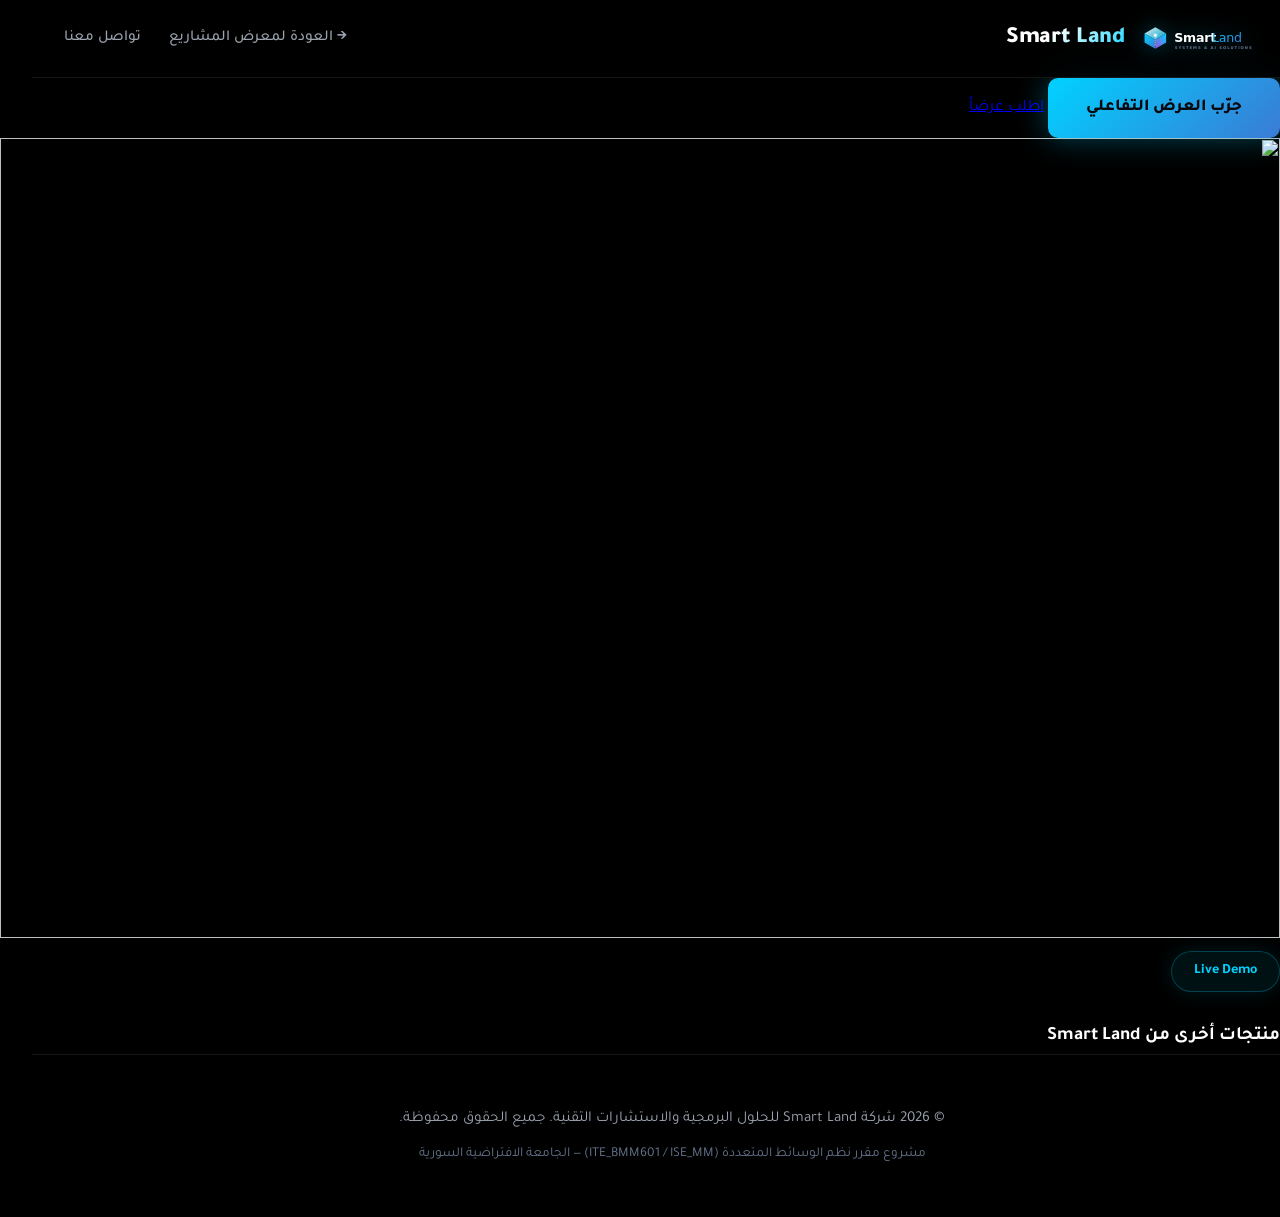
==== product.html @ 8a3888c2 "feat: integrate 4 core product demos, fix cursor visibility, and same-tab routing" ====
<!DOCTYPE html>
<html lang="ar" dir="rtl">
<head>
    <meta charset="UTF-8">
    <meta name="viewport" content="width=device-width, initial-scale=1.0">
    <title>المنتج | Smart Land</title>
    <link rel="preconnect" href="https://fonts.googleapis.com">
    <link rel="preconnect" href="https://fonts.gstatic.com" crossorigin>
    <link href="https://fonts.googleapis.com/css2?family=Outfit:wght@400;500;600;700;800&family=Tajawal:wght@400;500;700;900&display=swap" rel="stylesheet">
    <link rel="stylesheet" href="style.css">
    <link rel="stylesheet" href="product.css">
</head>
<body class="pd-body">

<!-- Custom Progress Circle Cursor -->
<div class="custom-cursor" id="customCursor">
    <svg width="34" height="34" viewBox="0 0 34 34">
        <!-- Background Track Ring -->
        <circle class="cursor-track" cx="17" cy="17" r="14" />
        <!-- Dynamic Scroll Progress Ring -->
        <circle class="cursor-progress" id="cursorProgress" cx="17" cy="17" r="14" />
        <!-- Center Dot -->
        <circle class="cursor-dot" cx="17" cy="17" r="2.5" />
    </svg>
</div>

<header class="navbar">
    <div class="container nav-container">
        <a href="index.html" class="logo-area" style="text-decoration:none;color:inherit">
            <img src="assets/logo.svg" alt="Smart Land Logo" class="site-logo">
            <span class="brand-name">Smart Land</span>
        </a>
        <nav>
            <ul class="nav-links">
                <li><a href="index.html#portfolio">&rarr; العودة لمعرض المشاريع</a></li>
                <li><a href="index.html#contact">تواصل معنا</a></li>
            </ul>
        </nav>
    </div>
</header>

<main id="pdPage">
    <!-- Product preview -->
    <section class="pd-hero container">
        <div class="pd-hero-info">
            <span class="pd-tag" id="pdTag"></span>
            <h1 id="pdName"></h1>
            <p class="pd-pitch" id="pdPitch"></p>
            <ul class="pd-features" id="pdFeatures"></ul>
            <div class="pd-actions">
                <a href="#demo" class="btn-primary"><span>جرّب العرض التفاعلي</span></a>
                <a href="index.html#contact" class="pd-link">اطلب عرضاً</a>
            </div>
        </div>
        <figure class="pd-preview" id="pdPreview">
            <picture>
                <source id="pdSrcAvif" type="image/avif">
                <source id="pdSrcWebp" type="image/webp">
                <img id="pdImg" alt="" width="1280" height="800" decoding="async">
            </picture>
        </figure>
    </section>

    <!-- Working demo -->
    <section class="pd-demo container" id="demo">
        <div class="pd-demo-head">
            <span class="badge-accent">Live Demo</span>
            <h2 id="pdDemoTitle"></h2>
            <p id="pdDemoNote"></p>
        </div>
        <div class="pd-window">
            <div class="pd-window-bar">
                <div class="pd-dots"><span></span><span></span><span></span></div>
                <div class="pd-window-title" id="pdWindowTitle"></div>
            </div>
            <div class="pd-window-body" id="demoMount"></div>
        </div>
    </section>

    <!-- Other products -->
    <section class="pd-more container">
        <h3>منتجات أخرى من Smart Land</h3>
        <div class="pd-more-grid" id="pdMore"></div>
    </section>
</main>

<footer>
    <div class="container footer-content">
        <p>© 2026 شركة Smart Land للحلول البرمجية والاستشارات التقنية. جميع الحقوق محفوظة.</p>
        <p>مشروع مقرر نظم الوسائط المتعددة (ITE_BMM601 / ISE_MM) — الجامعة الافتراضية السورية</p>
    </div>
</footer>

<script src="demos/signal.js"></script>
<script src="demos/mykey.js"></script>
<script src="demos/sada.js"></script>
<script src="demos/welcome.js"></script>
<script src="product.js"></script>
</body>
</html>
---- style.css ----
:root {
    --bg-black: #000000;
    --bg-dark: #07090e;
    --bg-surface: rgba(18, 20, 29, 0.75);
    --primary: #00d2ff;
    --primary-glow: rgba(0, 210, 255, 0.35);
    --secondary: #3a7bd5;
    --accent-purple: #9d4edd;
    --text-primary: #ffffff;
    --text-muted: #9ba3af;
    --border: rgba(255, 255, 255, 0.08);
    --border-hover: rgba(255, 255, 255, 0.22);
    --transition: all 0.35s cubic-bezier(0.16, 1, 0.3, 1);
}

html {
    scroll-behavior: smooth;
}

* {
    box-sizing: border-box;
    margin: 0;
    padding: 0;
    font-family: 'Tajawal', 'Outfit', sans-serif;
}

body {
    background-color: var(--bg-black);
    color: var(--text-primary);
    line-height: 1.8;
    direction: rtl;
    overflow-x: hidden;
}

/* Expand the general container to 95% width and higher max-width */
.container {
    width: 95%;
    max-width: 1440px; /* Increased from 1240px to widen the whole layout */
    margin: 0 auto;
}
/* Give the portfolio section its own dedicated ultra-wide container if desired */
#portfolio .container {
    width: 96%;
    max-width: 1600px; /* Minimizes side margins for the product cards */
}

/* =========================================
   Codrops Page Transitions Curtain Overlay
   ========================================= */
.page-transition-curtain {
    position: fixed;
    top: 0;
    left: 0;
    width: 100vw;
    height: 100vh;
    background: linear-gradient(135deg, #07090e 0%, #000000 100%);
    z-index: 99999;
    pointer-events: none;
    transform: translateY(-100%);
    transition: transform 0.6s cubic-bezier(0.77, 0, 0.175, 1);
}

.page-transition-curtain.active {
    transform: translateY(0%);
    pointer-events: all;
}

/* Sticky Navbar */
.navbar {
    background-color: rgba(0, 0, 0, 0.75);
    backdrop-filter: blur(16px);
    -webkit-backdrop-filter: blur(16px);
    border-bottom: 1px solid var(--border);
    position: sticky;
    top: 0;
    z-index: 1000;
}

.nav-container {
    display: flex;
    justify-content: space-between;
    align-items: center;
    padding: 1.1rem 0;
}

.logo-area {
    display: flex;
    align-items: center;
    gap: 12px;
}

.site-logo {
    height: 36px;
    width: auto;
    filter: drop-shadow(0 0 10px var(--primary-glow));
}

.brand-name {
    font-size: 1.45rem;
    font-weight: 900;
    background: linear-gradient(135deg, #ffffff 40%, var(--primary) 100%);
    -webkit-background-clip: text;
    -webkit-text-fill-color: transparent;
    letter-spacing: -0.5px;
}

.nav-links {
    display: flex;
    list-style: none;
    gap: 28px;
}

.nav-links a {
    text-decoration: none;
    color: var(--text-muted);
    font-weight: 500;
    font-size: 0.95rem;
    position: relative;
    padding: 8px 0;
    transition: var(--transition);
}

.nav-links a:hover,
.nav-links a.active {
    color: #ffffff;
}

.nav-links a::after {
    content: '';
    position: absolute;
    bottom: 0;
    left: 0;
    width: 0%;
    height: 2px;
    background: linear-gradient(90deg, var(--secondary), var(--primary));
    box-shadow: 0 0 8px var(--primary);
    transition: var(--transition);
}

.nav-links a:hover::after,
.nav-links a.active::after {
    width: 100%;
}

/* Hero Section */
.hero {
    position: relative;
    padding: 130px 0 90px;
    text-align: center;
    background: radial-gradient(ellipse at 50% 0%, rgba(0, 210, 255, 0.12) 0%, transparent 65%);
}

.badge-accent {
    display: inline-flex;
    align-items: center;
    background: rgba(0, 210, 255, 0.08);
    color: var(--primary);
    border: 1px solid rgba(0, 210, 255, 0.25);
    padding: 7px 22px;
    border-radius: 999px;
    font-size: 0.88rem;
    font-weight: 600;
    margin-bottom: 28px;
    backdrop-filter: blur(8px);
    box-shadow: 0 0 20px rgba(0, 210, 255, 0.12);
}

.hero h1 {
    font-size: clamp(2.4rem, 6vw, 3.8rem);
    font-weight: 900;
    line-height: 1.25;
    margin-bottom: 24px;
    background: linear-gradient(180deg, #ffffff 30%, #94a3b8 100%);
    -webkit-background-clip: text;
    -webkit-text-fill-color: transparent;
}

.hero p {
    font-size: clamp(1.05rem, 2vw, 1.25rem);
    max-width: 720px;
    margin: 0 auto 40px auto;
    color: var(--text-muted);
    line-height: 1.8;
}

/* Button & Codrops Particle Configuration */
.btn-primary {
    display: inline-flex;
    align-items: center;
    justify-content: center;
    position: relative;
    background: linear-gradient(135deg, var(--primary) 0%, var(--secondary) 100%);
    color: #07090e;
    font-weight: 800;
    padding: 15px 38px;
    border-radius: 10px;
    text-decoration: none;
    font-size: 1.05rem;
    box-shadow: 0 0 30px var(--primary-glow);
    transition: var(--transition);
    border: none;
    cursor: pointer;
    overflow: visible;
}

.btn-primary:hover {
    transform: translateY(-3px) scale(1.02);
    box-shadow: 0 0 45px rgba(0, 210, 255, 0.6);
}

.particle-btn {
    position: relative;
    overflow: visible !important;
    user-select: none;
}

.particle-btn span {
    position: relative;
    z-index: 2;
    pointer-events: none;
}

.particle-canvas {
    position: absolute;
    top: 50%;
    left: 50%;
    transform: translate(-50%, -50%);
    pointer-events: none;
    z-index: 20;
}

/* Sections Common */
.section {
    padding: 95px 0;
    position: relative;
}

.section-header {
    text-align: center;
    margin-bottom: 70px;
}

.section-title {
    font-size: 2.3rem;
    font-weight: 900;
    margin-bottom: 12px;
    background: linear-gradient(180deg, #ffffff 40%, #cbd5e1 100%);
    -webkit-background-clip: text;
    -webkit-text-fill-color: transparent;
}

.section-subtitle {
    color: var(--text-muted);
    font-size: 1.08rem;
}

/* About Cards */
.about-grid {
    display: grid;
    grid-template-columns: repeat(auto-fit, minmax(320px, 1fr));
    gap: 30px;
}

.about-card {
    background: var(--bg-surface);
    backdrop-filter: blur(14px);
    -webkit-backdrop-filter: blur(14px);
    padding: 44px 34px;
    border-radius: 20px;
    border: 1px solid var(--border);
    transition: var(--transition);
}

.about-card:hover {
    transform: translateY(-5px);
    border-color: var(--border-hover);
    box-shadow: 0 15px 35px rgba(0, 210, 255, 0.12);
}

.about-card h3 {
    margin-bottom: 16px;
    color: #ffffff;
    font-size: 1.45rem;
    font-weight: 700;
}

.about-card p {
    color: var(--text-muted);
}

/* ===================================================
   Alternating Left/Right Antigravity Showcase Cards
   =================================================== */

.antigravity-showcase {
    display: flex;
    flex-direction: column;
    gap: 120px;
    width: 100%;
}

/* Expand the visual mockup canvas and give text a comfortable column */
.ag-card {
    display: grid;
    grid-template-columns: 420px 1fr;
    grid-template-areas: "info visual";
    gap: 40px; /* Reduced gap so elements stretch closer to edges */
    align-items: center;
    width: 100%;
}

.ag-card-info {
    grid-area: info;
    display: flex;
    flex-direction: column;
    align-items: flex-start;
    text-align: right;
}

.ag-card-visual {
    grid-area: visual;
}

.ag-card:nth-child(even) {
    grid-template-columns: 1fr 420px;
    grid-template-areas: "visual info";
}

.ag-tag {
    font-size: 0.8rem;
    font-family: 'Outfit', sans-serif;
    color: var(--primary);
    text-transform: uppercase;
    letter-spacing: 1.2px;
    font-weight: 700;
    margin-bottom: 12px;
}

.ag-title {
    font-size: 2.2rem;
    font-family: 'Outfit', 'Tajawal', sans-serif;
    font-weight: 700;
    color: #ffffff;
    margin-bottom: 18px;
    letter-spacing: -0.5px;
}

.ag-typewriter {
    font-size: 1.05rem;
    line-height: 1.85;
    color: #a1a1aa;
    min-height: 95px;
    margin-bottom: 30px;
    position: relative;
}

.ag-typewriter::after {
    content: '|';
    display: inline-block;
    color: var(--primary);
    margin-right: 4px;
    animation: blink 0.8s infinite;
}

.ag-typewriter.typing-done::after {
    display: none;
}

@keyframes blink {
    0%, 100% { opacity: 1; }
    50% { opacity: 0; }
}

/* Antigravity Pill Button */
.btn-explore {
    display: inline-flex;
    align-items: center;
    gap: 10px;
    background: #0d0f17;
    color: #ffffff;
    border: 1px solid rgba(255, 255, 255, 0.18);
    padding: 11px 24px;
    border-radius: 999px;
    text-decoration: none;
    font-size: 0.95rem;
    font-family: 'Outfit', sans-serif;
    font-weight: 500;
    transition: var(--transition);
}

.btn-explore svg {
    transform: rotate(180deg);
    transition: transform 0.3s ease;
}

.btn-explore:hover {
    background: #ffffff;
    color: #000000;
    border-color: #ffffff;
    transform: translateY(-2px);
    box-shadow: 0 10px 25px rgba(255, 255, 255, 0.15);
}

.btn-explore:hover svg {
    stroke: #000000;
    transform: rotate(180deg) translateX(4px);
}

/* Elevated Inner Canvas Mockup */
.ag-card-visual {
    position: relative;
    border-radius: 28px;
    padding: 24px;
    overflow: hidden;
    background: #080a10;
    border: 1px solid var(--border);
    transition: var(--transition);
}

.ag-card-visual:hover {
    border-color: var(--border-hover);
    transform: translateY(-4px);
    box-shadow: 0 25px 60px rgba(0, 0, 0, 0.8);
}

.ag-glow-bg {
    position: absolute;
    inset: -50px;
    filter: blur(50px);
    opacity: 0.65;
    pointer-events: none;
    z-index: 1;
}

.glow-cyan   { background: radial-gradient(circle at 75% 25%, rgba(0, 210, 255, 0.35) 0%, transparent 65%); }
.glow-purple { background: radial-gradient(circle at 75% 25%, rgba(157, 78, 221, 0.35) 0%, transparent 65%); }
.glow-blue   { background: radial-gradient(circle at 75% 25%, rgba(58, 123, 213, 0.35) 0%, transparent 65%); }
.glow-orange { background: radial-gradient(circle at 75% 25%, rgba(255, 140, 0, 0.3) 0%, transparent 65%); }

.ag-canvas-surface {
    position: relative;
    z-index: 2;
    background: #f1f3f6;
    border-radius: 20px;
    overflow: hidden;
    height: 480px;
    box-shadow: 0 20px 45px rgba(0, 0, 0, 0.35);
    display: flex;
    align-items: center;
    justify-content: center;
}

.ag-canvas-surface img {
    width: 100%;
    height: 100%;
    object-fit: cover;
    object-position: top center;
    transition: transform 0.6s cubic-bezier(0.16, 1, 0.3, 1);
}

.ag-card-visual:hover .ag-canvas-surface img {
    transform: scale(1.04);
}

/* ===================================================
   Watch Case Video with Hidden Cursor & Lag Badge
   =================================================== */

.media-intro-header {
    display: flex;
    justify-content: space-between;
    align-items: flex-start;
    margin-bottom: 45px;
    gap: 40px;
}

.antigravity-headline {
    font-size: clamp(2.2rem, 4.5vw, 3.4rem);
    font-family: 'Outfit', 'Tajawal', sans-serif;
    font-weight: 700;
    line-height: 1.15;
    color: #ffffff;
    letter-spacing: -1px;
}

.intro-right {
    max-width: 440px;
}

.intro-right p {
    color: var(--text-muted);
    font-size: 1.05rem;
    line-height: 1.8;
}

.watch-case-container {
    position: relative;
    width: 100%;
    background: #080a10;
    border-radius: 32px;
    padding: 24px;
    border: 1px solid var(--border);
    cursor: none; /* Hides native cursor within video borders */
    overflow: hidden;
    transition: var(--transition);
}

.watch-case-container:hover {
    border-color: var(--border-hover);
    box-shadow: 0 30px 80px rgba(0, 0, 0, 0.9);
}

/* Floating Follow Badge (Positioned by requestAnimationFrame Lerp) */
.watch-case-badge {
    position: absolute;
    top: 0;
    left: 0;
    transform: translate(-50%, -50%);
    background: rgba(0, 0, 0, 0.92);
    backdrop-filter: blur(8px);
    -webkit-backdrop-filter: blur(8px);
    color: #ffffff;
    padding: 12px 24px;
    border-radius: 999px;
    font-family: 'Outfit', sans-serif;
    font-size: 0.95rem;
    font-weight: 600;
    display: flex;
    align-items: center;
    gap: 10px;
    pointer-events: none;
    z-index: 100;
    box-shadow: 0 10px 30px rgba(0, 0, 0, 0.7);
    border: 1px solid rgba(255, 255, 255, 0.2);
    opacity: 0;
    will-change: transform, left, top;
    transition: opacity 0.25s ease;
}

.watch-case-container:hover .watch-case-badge {
    opacity: 1;
}

.video-display-frame {
    position: relative;
    width: 100%;
    height: 520px;
    border-radius: 22px;
    overflow: hidden;
    background: #000000;
}

.video-display-frame video {
    width: 100%;
    height: 100%;
    object-fit: cover;
    display: block;
}

.watch-case-footer {
    display: flex;
    justify-content: space-between;
    align-items: center;
    padding: 24px 8px 6px;
    cursor: default; /* Restores cursor for footer action text */
}

.case-meta h4 {
    font-family: 'Outfit', sans-serif;
    font-size: 1.15rem;
    font-weight: 600;
    color: #ffffff;
    margin-bottom: 6px;
}

.case-meta p {
    color: var(--text-muted);
    font-size: 0.95rem;
}

.case-link {
    display: inline-flex;
    align-items: center;
    gap: 8px;
    color: #ffffff;
    text-decoration: none;
    font-family: 'Outfit', sans-serif;
    font-size: 0.95rem;
    font-weight: 500;
    cursor: pointer;
    transition: var(--transition);
}

.case-link svg {
    transform: rotate(180deg);
    transition: transform 0.3s ease;
}

.case-link:hover {
    color: var(--primary);
}

.case-link:hover svg {
    transform: rotate(180deg) translateX(4px);
}

/* Contact Form */
.contact-form {
    max-width: 640px;
    margin: 0 auto;
    background: var(--bg-surface);
    backdrop-filter: blur(14px);
    -webkit-backdrop-filter: blur(14px);
    padding: 44px 38px;
    border-radius: 24px;
    box-shadow: 0 20px 45px rgba(0, 0, 0, 0.6);
    border: 1px solid var(--border);
}

.form-group {
    margin-bottom: 24px;
}

.form-group label {
    display: block;
    margin-bottom: 10px;
    font-weight: 600;
    font-size: 0.95rem;
    color: #e2e8f0;
}

.form-group input,
.form-group textarea {
    width: 100%;
    padding: 14px 18px;
    background: rgba(10, 12, 18, 0.85);
    border: 1px solid var(--border);
    border-radius: 12px;
    font-size: 1rem;
    color: #ffffff;
    transition: var(--transition);
}

.form-group input::placeholder,
.form-group textarea::placeholder {
    color: #64748b;
}

.form-group input:focus,
.form-group textarea:focus {
    outline: none;
    border-color: var(--primary);
    box-shadow: 0 0 15px var(--primary-glow);
    background: #000000;
}

.form-submit-btn {
    width: 100%;
    padding: 16px;
    margin-top: 10px;
}

/* Footer */
footer {
    background: #000000;
    border-top: 1px solid var(--border);
    color: var(--text-muted);
    padding: 50px 0;
    text-align: center;
    font-size: 0.95rem;
}

footer p + p {
    margin-top: 10px;
    font-size: 0.85rem;
    color: #64748b;
}

/* Scroll Fade-In System with Delays */
.reveal-on-scroll {
    opacity: 0;
    transform: translateY(35px);
    transition: 
        opacity 0.9s cubic-bezier(0.16, 1, 0.3, 1), 
        transform 0.9s cubic-bezier(0.16, 1, 0.3, 1);
    transition-delay: 0.15s;
    will-change: opacity, transform;
}

.reveal-on-scroll.is-visible {
    opacity: 1;
    transform: translateY(0);
}

/* Antigravity Interactive Particle Canvas with Seamless Bottom Blend */
.hero {
    position: relative;
    padding: 140px 0 100px;
    text-align: center;
    overflow: hidden;
    background: transparent; /* Lets black page background show through */
}

#bgParticles {
    position: absolute;
    top: 0;
    left: 0;
    width: 100%;
    height: 100%;
    pointer-events: none;
    z-index: 1;
    /* Smoothly fades out particles towards the bottom edge */
    -webkit-mask-image: linear-gradient(to bottom, rgba(0,0,0,1) 50%, rgba(0,0,0,0) 100%);
    mask-image: linear-gradient(to bottom, rgba(0,0,0,1) 50%, rgba(0,0,0,0) 100%);
}

.hero::after {
    content: '';
    position: absolute;
    bottom: 0;
    left: 0;
    width: 100%;
    height: 140px;
    /* Soft dark vignette gradient to eliminate any hard container seam */
    background: linear-gradient(to bottom, transparent 0%, #000000 100%);
    pointer-events: none;
    z-index: 2;
}

.hero .hero-content {
    position: relative;
    z-index: 3;
}

/* Responsive Adjustments */
@media (max-width: 992px) {
    .ag-card, .ag-card:nth-child(even) {
        grid-template-columns: 1fr;
        grid-template-areas: 
            "info"
            "visual";
        gap: 30px;
    }
    .media-intro-header {
        flex-direction: column;
        gap: 20px;
    }
    .video-display-frame {
        height: 380px;
    }
}

@media (max-width: 768px) {
    .nav-container {
        flex-direction: column;
        gap: 16px;
    }
    .hero {
        padding: 90px 0 60px;
    }
    .section {
        padding: 70px 0;
    }
    .video-display-frame {
        height: 260px;
    }
}
/* =========================================
   Custom Scroll Progress Cursor
   ========================================= */

/* Hide default cursor on desktop */
@media (pointer: fine) {
    body, a, button {
        cursor: none;
    }
}

.custom-cursor {
    position: fixed;
    top: 0;
    left: 0;
    width: 34px;
    height: 34px;
    pointer-events: none;
    z-index: 2147483647 !important;
    transform: translate(-50%, -50%);
    opacity: 0;
    transition: opacity 0.25s ease, transform 0.08s ease-out;
    will-change: left, top, transform;
    /* High contrast drop-shadow filter so cursor is visible on both dark and white backgrounds */
    filter: drop-shadow(0 0 2px rgba(0, 0, 0, 0.95)) drop-shadow(0 0 6px rgba(0, 0, 0, 0.6));
}

.custom-cursor.is-active {
    opacity: 1;
}

.custom-cursor svg {
    display: block;
    transform: rotate(-90deg); /* Starts progress at the top (12 o'clock) */
}

/* Background track ring with dark border stroke for high contrast on light areas */
.cursor-track {
    fill: none;
    stroke: rgba(255, 255, 255, 0.3);
    stroke-width: 2.2;
}

/* Glowing scroll progress ring */
.cursor-progress {
    fill: none;
    stroke: var(--primary);
    stroke-width: 2.4;
    stroke-linecap: round;
    stroke-dasharray: 88;
    stroke-dashoffset: 88; /* Full offset initially (0% progress) */
    filter: drop-shadow(0 0 6px var(--primary-glow));
    transition: stroke-dashoffset 0.1s linear;
}

/* Center focus point with dark outline stroke so it's always crisp over light/white surfaces */
.cursor-dot {
    fill: #ffffff;
    stroke: #000000;
    stroke-width: 0.8px;
}

/* Enlarge slightly when hovering clickable elements */
.custom-cursor.cursor-hover {
    transform: translate(-50%, -50%) scale(1.28);
}

.custom-cursor.cursor-hover .cursor-dot {
    fill: var(--primary);
    stroke: #000000;
    stroke-width: 0.8px;
}

/* Hide the progress cursor when inside the Watch Case video container */
.watch-case-container:hover ~ .custom-cursor,
body.inside-video .custom-cursor {
    opacity: 0 !important;
}
/* =========================================
   Try Solutions Section (Google Antigravity)
   ========================================= */
.try-solutions-section {
    position: relative;
    display: flex;
    width: 100%;
    height: clamp(480px, 80svh, 760px);
    overflow: hidden;
    contain: layout paint;
    background: #000000;
}

.solution-section {
    position: relative;
    flex: 1 1 0;
    min-width: 0;
    height: 100%;
    display: flex;
    align-items: center;
    justify-content: center;
    overflow: hidden;
}

.try-solution-background {
    position: absolute;
    inset: 0;
}

.try-solution-background canvas {
    position: absolute;
    inset: 0;
    width: 100%;
    height: 100%;
    display: block;
}

.try-solutions-content {
    position: relative;
    z-index: 2;
    text-align: center;
    pointer-events: none;
}

.try-solutions-content a {
    pointer-events: auto;
}

.try-solution-label {
    display: inline-block;
    margin: 0 0 18px;
    padding: 4px 8px;
    font-size: 11px;
    border: 1px solid #1d1d1f;
    border-radius: 4px;
    background: #050505;
    color: #a8abb2;
}

.try-solutions-content .header,
.try-solutions-content .subhead {
    margin: 0;
    font-size: clamp(28px, 3.2vw, 40px);
    line-height: 1.1;
    letter-spacing: -.03em;
    font-weight: 500;
}

.try-solutions-content .subhead {
    color: #a8abb2;
}

.solutions-cta {
    margin-top: 32px;
}

.button {
    display: inline-block;
    padding: 10px 18px;
    border-radius: 999px;
    font-size: 14px;
    text-decoration: none;
    transition: transform .2s;
}

.button:hover {
    transform: scale(1.04);
}

.button-primary {
    background: #eceef1;
    color: #111;
}

.button-secondary {
    background: #0f0f10;
    color: #fff;
    border: 1px solid #1c1c1e;
}

@media (max-width: 700px) {
    .try-solutions-section {
        flex-direction: column;
        height: auto;
    }
    .solution-section {
        flex: none;
        height: min(70svh, 460px);
    }
}

.tier-card:hover {
    transform: translateY(-2px);
}

.tier-pill {
    display: inline-block;
    padding: 5px 14px;
    border-radius: 999px;
    font-size: 0.78rem;
    font-family: 'Outfit', sans-serif;
    color: #e2e8f0;
    background: rgba(255, 255, 255, 0.04);
    border: 1px solid rgba(255, 255, 255, 0.12);
    margin-bottom: 22px;
}

.tier-heading {
    font-family: 'Outfit', sans-serif;
    font-size: clamp(2rem, 3.4vw, 3rem);
    font-weight: 500;
    line-height: 1.25;
    color: #ffffff;
    margin-bottom: 32px;
}

.tier-heading span {
    font-weight: 400;
    color: #d1d5db;
}

.tier-btn {
    display: inline-flex;
    align-items: center;
    justify-content: center;
    padding: 10px 32px;
    border-radius: 999px;
    font-family: 'Outfit', sans-serif;
    font-size: 0.95rem;
    text-decoration: none;
    cursor: pointer;
    transition: all 0.3s ease;
}

.tier-btn-white {
    background: #ffffff;
    color: #000000;
    font-weight: 600;
    border: 1px solid #ffffff;
}

.tier-btn-white:hover {
    background: transparent;
    color: #ffffff;
    box-shadow: 0 0 24px rgba(255, 255, 255, 0.25);
}

.tier-btn-outline {
    background: rgba(14, 18, 25, 0.7);
    color: #ffffff;
    font-weight: 500;
    border: 1px solid rgba(255, 255, 255, 0.2);
}

.tier-btn-outline:hover {
    background: #ffffff;
    color: #000000;
    border-color: #ffffff;
}

@media (max-width: 850px) {
    .tiers-wrapper {
        grid-template-columns: 1fr;
        gap: 90px;
    }
}

.ag-canvas-surface picture { display: block; width: 100%; height: 100%; }
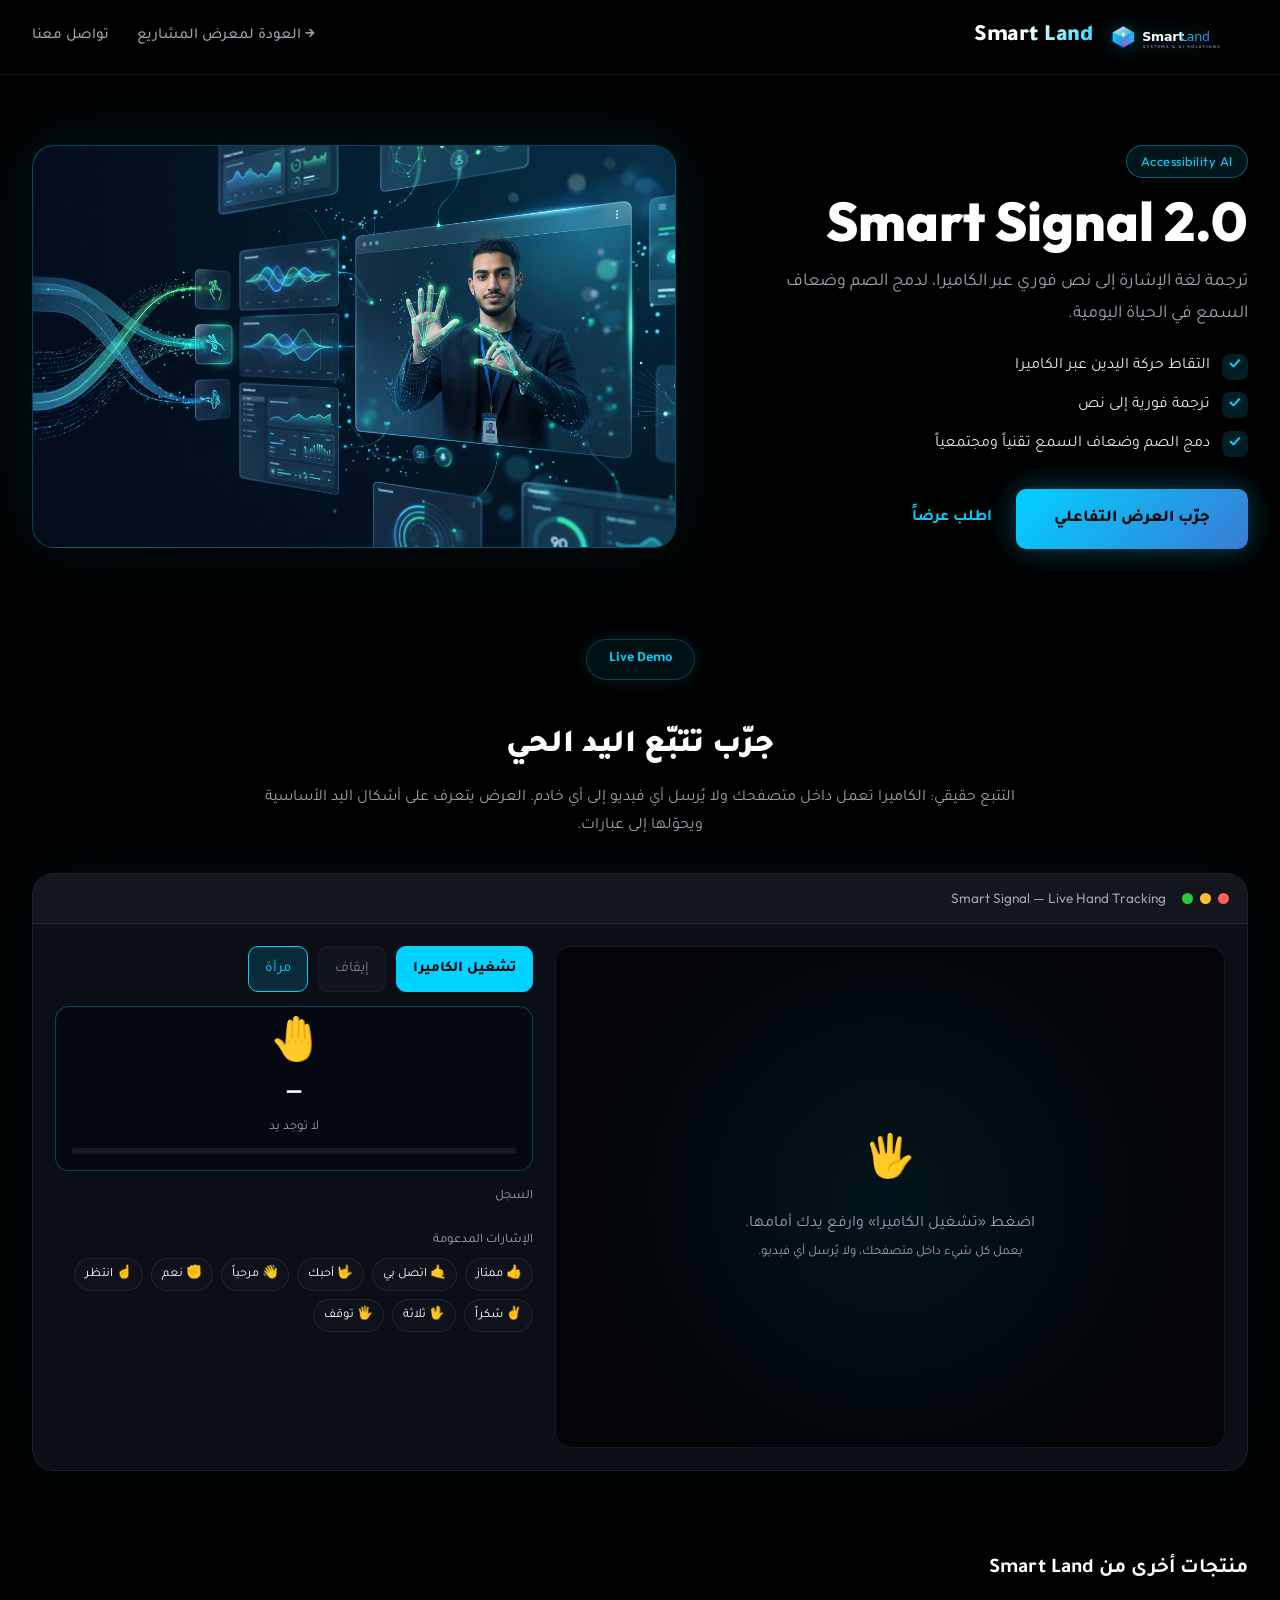
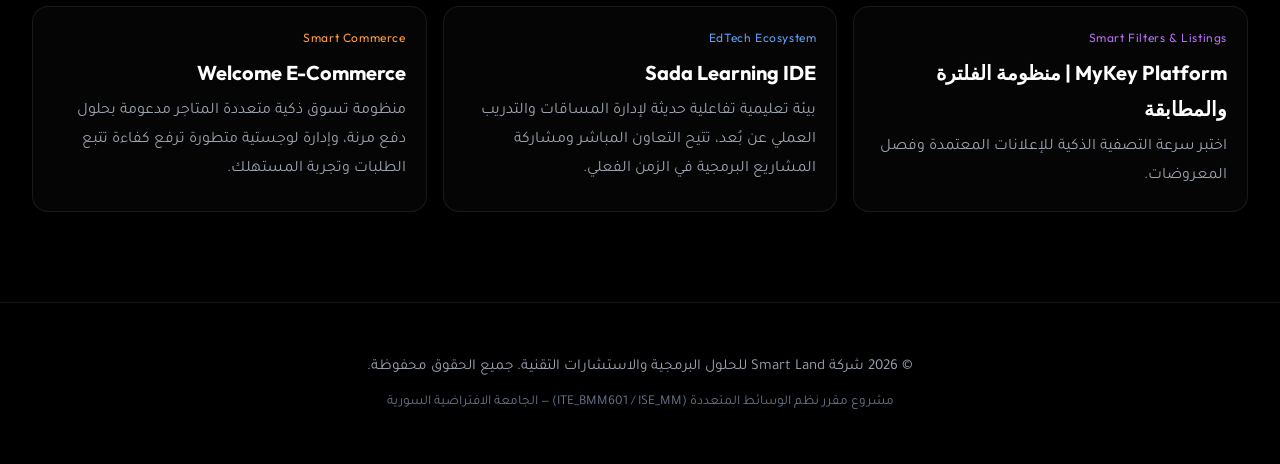
==== commit 5e947b55: "feat: add dual contact forms, Same-Tab transition routing, and self-healing progress cursor" ====
--- a/product.html
+++ b/product.html
@@ -2,7 +2,7 @@
 <html lang="ar" dir="rtl">
 <head>
     <meta charset="UTF-8">
-    <meta name="viewport" content="width=device-width, initial-scale=1.0">
+    <meta name="viewport" content="width=device-width, initial-scale=1.0, maximum-scale=5.0, viewport-fit=cover">
     <title>المنتج | Smart Land</title>
     <link rel="preconnect" href="https://fonts.googleapis.com">
     <link rel="preconnect" href="https://fonts.gstatic.com" crossorigin>
@@ -24,13 +24,18 @@
     </svg>
 </div>
 
-<header class="navbar">
+<header class="navbar" id="navbar">
     <div class="container nav-container">
         <a href="index.html" class="logo-area" style="text-decoration:none;color:inherit">
             <img src="assets/logo.svg" alt="Smart Land Logo" class="site-logo">
             <span class="brand-name">Smart Land</span>
         </a>
-        <nav>
+        <button class="nav-toggle" id="navToggle" type="button" aria-label="تبديل القائمة" aria-expanded="false">
+            <span class="nav-toggle-bar"></span>
+            <span class="nav-toggle-bar"></span>
+            <span class="nav-toggle-bar"></span>
+        </button>
+        <nav class="nav-menu" id="navMenu">
             <ul class="nav-links">
                 <li><a href="index.html#portfolio">&rarr; العودة لمعرض المشاريع</a></li>
                 <li><a href="index.html#contact">تواصل معنا</a></li>
--- a/style.css
+++ b/style.css
@@ -11,10 +11,20 @@
     --border: rgba(255, 255, 255, 0.08);
     --border-hover: rgba(255, 255, 255, 0.22);
     --transition: all 0.35s cubic-bezier(0.16, 1, 0.3, 1);
+
+    /* Safe Area Insets for Mobile Notches & Bottom Navigation Bars */
+    --sat: env(safe-area-inset-top, 0px);
+    --sab: env(safe-area-inset-bottom, 0px);
+    --sal: env(safe-area-inset-left, 0px);
+    --sar: env(safe-area-inset-right, 0px);
 }
 
 html {
     scroll-behavior: smooth;
+    overflow-x: hidden;
+    width: 100%;
+    -webkit-text-size-adjust: 100%;
+    text-size-adjust: 100%;
 }
 
 * {
@@ -22,6 +32,7 @@
     margin: 0;
     padding: 0;
     font-family: 'Tajawal', 'Outfit', sans-serif;
+    -webkit-tap-highlight-color: transparent;
 }
 
 body {
@@ -30,6 +41,10 @@
     line-height: 1.8;
     direction: rtl;
     overflow-x: hidden;
+    width: 100%;
+    min-height: 100vh;
+    -webkit-font-smoothing: antialiased;
+    -moz-osx-font-smoothing: grayscale;
 }
 
 /* Expand the general container to 95% width and higher max-width */
@@ -38,10 +53,10 @@
     max-width: 1440px; /* Increased from 1240px to widen the whole layout */
     margin: 0 auto;
 }
-/* Give the portfolio section its own dedicated ultra-wide container if desired */
+/* Dedicated ultra-wide container for portfolio showcase */
 #portfolio .container {
     width: 96%;
-    max-width: 1600px; /* Minimizes side margins for the product cards */
+    max-width: 1600px;
 }
 
 /* =========================================
@@ -67,26 +82,29 @@
 
 /* Sticky Navbar */
 .navbar {
-    background-color: rgba(0, 0, 0, 0.75);
-    backdrop-filter: blur(16px);
-    -webkit-backdrop-filter: blur(16px);
+    background-color: rgba(0, 0, 0, 0.82);
+    backdrop-filter: blur(18px);
+    -webkit-backdrop-filter: blur(18px);
     border-bottom: 1px solid var(--border);
     position: sticky;
     top: 0;
     z-index: 1000;
+    padding-top: var(--sat);
 }
 
 .nav-container {
     display: flex;
     justify-content: space-between;
     align-items: center;
-    padding: 1.1rem 0;
+    padding: 1rem 0;
+    position: relative;
 }
 
 .logo-area {
     display: flex;
     align-items: center;
     gap: 12px;
+    z-index: 1002;
 }
 
 .site-logo {
@@ -102,6 +120,59 @@
     -webkit-background-clip: text;
     -webkit-text-fill-color: transparent;
     letter-spacing: -0.5px;
+}
+
+/* Mobile Hamburger Toggle Button */
+.nav-toggle {
+    display: none;
+    flex-direction: column;
+    justify-content: center;
+    align-items: center;
+    gap: 5px;
+    width: 44px;
+    height: 44px;
+    background: rgba(255, 255, 255, 0.04);
+    border: 1px solid var(--border);
+    border-radius: 12px;
+    cursor: pointer;
+    padding: 0;
+    transition: var(--transition);
+    z-index: 1002;
+    -webkit-tap-highlight-color: transparent;
+}
+
+.nav-toggle:hover,
+.nav-toggle:focus-visible {
+    background: rgba(0, 210, 255, 0.12);
+    border-color: var(--primary);
+    outline: none;
+}
+
+.nav-toggle-bar {
+    display: block;
+    width: 20px;
+    height: 2px;
+    background-color: #ffffff;
+    border-radius: 2px;
+    transition: transform 0.3s cubic-bezier(0.16, 1, 0.3, 1), opacity 0.2s ease;
+}
+
+.nav-toggle.active .nav-toggle-bar:nth-child(1) {
+    transform: translateY(7px) rotate(45deg);
+}
+
+.nav-toggle.active .nav-toggle-bar:nth-child(2) {
+    opacity: 0;
+    transform: scaleX(0);
+}
+
+.nav-toggle.active .nav-toggle-bar:nth-child(3) {
+    transform: translateY(-7px) rotate(-45deg);
+}
+
+.nav-menu {
+    display: flex;
+    align-items: center;
 }
 
 .nav-links {
@@ -617,6 +688,106 @@
     border: 1px solid var(--border);
 }
 
+.contact-tab-switcher {
+    display: flex;
+    justify-content: center;
+    gap: 16px;
+    margin-bottom: 35px;
+}
+
+.contact-tab-btn {
+    padding: 12px 28px;
+    border-radius: 999px;
+    background: rgba(13, 16, 26, 0.85);
+    border: 1px solid var(--border);
+    color: var(--text-muted);
+    font-family: 'Outfit', 'Tajawal', sans-serif;
+    font-size: 1rem;
+    font-weight: 600;
+    cursor: pointer;
+    transition: var(--transition);
+}
+
+.contact-tab-btn:hover {
+    color: #ffffff;
+    border-color: var(--primary);
+    transform: translateY(-2px);
+}
+
+.contact-tab-btn.active {
+    background: linear-gradient(135deg, rgba(0, 210, 255, 0.15) 0%, rgba(157, 78, 221, 0.15) 100%);
+    border-color: var(--primary);
+    color: #ffffff;
+    box-shadow: 0 0 25px rgba(0, 210, 255, 0.2);
+}
+
+.contact-form-view {
+    display: none;
+    max-width: 680px;
+    margin: 0 auto;
+}
+
+.contact-form-view.active {
+    display: block;
+    animation: formFadeIn 0.4s ease-out;
+}
+
+@keyframes formFadeIn {
+    from { opacity: 0; transform: translateY(15px); }
+    to { opacity: 1; transform: translateY(0); }
+}
+
+.form-badge-tag {
+    display: inline-block;
+    padding: 6px 16px;
+    border-radius: 999px;
+    font-size: 0.82rem;
+    font-weight: 700;
+    color: var(--primary);
+    background: rgba(0, 210, 255, 0.1);
+    border: 1px solid rgba(0, 210, 255, 0.25);
+    margin-bottom: 24px;
+}
+
+.form-badge-tag.org-badge {
+    color: #b36bf0;
+    background: rgba(179, 107, 240, 0.1);
+    border-color: rgba(179, 107, 240, 0.25);
+}
+
+.form-group-grid {
+    display: grid;
+    grid-template-columns: 1fr 1fr;
+    gap: 20px;
+}
+
+.form-group select.form-select {
+    width: 100%;
+    padding: 14px 18px;
+    background: rgba(10, 12, 18, 0.85);
+    border: 1px solid var(--border);
+    border-radius: 12px;
+    font-size: 0.95rem;
+    font-family: 'Outfit', 'Tajawal', sans-serif;
+    color: #ffffff;
+    transition: var(--transition);
+    appearance: none;
+    background-image: url("data:image/svg+xml,%3Csvg xmlns='http://www.w3.org/2000/svg' width='16' height='16' viewBox='0 0 24 24' fill='none' stroke='%23a1a1aa' stroke-width='2'%3E%3Cpolyline points='6 9 12 15 18 9'%3E%3C/polyline%3E%3C/svg%3E");
+    background-repeat: no-repeat;
+    background-position: left 16px center;
+}
+
+.form-group select.form-select:focus {
+    outline: none;
+    border-color: var(--primary);
+    box-shadow: 0 0 15px var(--primary-glow);
+    background-color: #000000;
+}
+
+.form-submit-btn.org-submit {
+    background: linear-gradient(135deg, #9d4edd 0%, var(--primary) 100%);
+}
+
 .form-group {
     margin-bottom: 24px;
 }
@@ -732,39 +903,7 @@
     z-index: 3;
 }
 
-/* Responsive Adjustments */
-@media (max-width: 992px) {
-    .ag-card, .ag-card:nth-child(even) {
-        grid-template-columns: 1fr;
-        grid-template-areas: 
-            "info"
-            "visual";
-        gap: 30px;
-    }
-    .media-intro-header {
-        flex-direction: column;
-        gap: 20px;
-    }
-    .video-display-frame {
-        height: 380px;
-    }
-}
-
-@media (max-width: 768px) {
-    .nav-container {
-        flex-direction: column;
-        gap: 16px;
-    }
-    .hero {
-        padding: 90px 0 60px;
-    }
-    .section {
-        padding: 70px 0;
-    }
-    .video-display-frame {
-        height: 260px;
-    }
-}
+/* Legacy responsive placeholder removed; consolidated below */
 /* =========================================
    Custom Scroll Progress Cursor
    ========================================= */
@@ -773,6 +912,22 @@
 @media (pointer: fine) {
     body, a, button {
         cursor: none;
+    }
+}
+
+/* Touch device protection: disable custom cursor completely on phones/tablets */
+@media (hover: none) or (pointer: coarse) {
+    .custom-cursor {
+        display: none !important;
+        opacity: 0 !important;
+        pointer-events: none !important;
+        visibility: hidden !important;
+    }
+    body, a, button, input, select, textarea {
+        cursor: auto !important;
+    }
+    .watch-case-container {
+        cursor: pointer !important;
     }
 }
 
@@ -1031,3 +1186,376 @@
 }
 
 .ag-canvas-surface picture { display: block; width: 100%; height: 100%; }
+
+/* ===================================================
+   Mobile-Screen Native & Fully Responsive System
+   Scales flawlessly across all smartphones & tablets
+   =================================================== */
+
+/* Tablet & Smaller Screens (<= 992px) */
+@media (max-width: 992px) {
+    .container {
+        width: 92%;
+        max-width: 100%;
+    }
+    #portfolio .container {
+        width: 92%;
+        max-width: 100%;
+    }
+    .antigravity-showcase {
+        gap: 70px;
+    }
+    .ag-card, .ag-card:nth-child(even) {
+        grid-template-columns: 1fr;
+        grid-template-areas:
+            "info"
+            "visual";
+        gap: 28px;
+    }
+    .ag-canvas-surface {
+        height: 380px;
+    }
+    .media-intro-header {
+        flex-direction: column;
+        gap: 20px;
+    }
+    .video-display-frame {
+        height: 380px;
+    }
+}
+
+/* Mobile Devices & Small Tablets (<= 768px) */
+@media (max-width: 768px) {
+    /* Header & Mobile Drawer Navigation */
+    .nav-toggle {
+        display: flex;
+    }
+    .nav-container {
+        padding: 0.75rem 0;
+        position: relative;
+    }
+    .nav-menu {
+        position: absolute;
+        top: 100%;
+        left: 0;
+        right: 0;
+        width: 100%;
+        background: rgba(7, 9, 14, 0.98);
+        backdrop-filter: blur(24px);
+        -webkit-backdrop-filter: blur(24px);
+        border-bottom: 1px solid var(--border);
+        box-shadow: 0 20px 45px rgba(0, 0, 0, 0.88);
+        padding: 0;
+        max-height: 0;
+        overflow: hidden;
+        opacity: 0;
+        visibility: hidden;
+        transition: max-height 0.35s cubic-bezier(0.16, 1, 0.3, 1),
+                    opacity 0.25s ease,
+                    visibility 0.25s ease;
+        border-radius: 0 0 16px 16px;
+    }
+    .nav-menu.open {
+        max-height: 380px;
+        opacity: 1;
+        visibility: visible;
+        padding: 12px 0 16px;
+    }
+    .nav-links {
+        flex-direction: column;
+        gap: 2px;
+        width: 100%;
+        padding: 0 16px;
+    }
+    .nav-links li {
+        width: 100%;
+    }
+    .nav-links a {
+        display: flex;
+        align-items: center;
+        padding: 13px 16px;
+        font-size: 1.02rem;
+        font-weight: 600;
+        color: #e2e8f0;
+        border-radius: 10px;
+        min-height: 48px;
+        transition: background 0.2s, color 0.2s;
+    }
+    .nav-links a:hover,
+    .nav-links a.active {
+        background: rgba(0, 210, 255, 0.12);
+        color: var(--primary);
+    }
+    .nav-links a::after {
+        display: none;
+    }
+
+    /* Common Section Padding & Headers */
+    .section {
+        padding: 55px 0;
+    }
+    .section-header {
+        margin-bottom: 38px;
+    }
+    .section-title {
+        font-size: clamp(1.6rem, 5.5vw, 2.2rem);
+        line-height: 1.3;
+        margin-bottom: 10px;
+    }
+    .section-subtitle {
+        font-size: 0.98rem;
+        line-height: 1.7;
+    }
+
+    /* Hero Section */
+    .hero {
+        padding: 75px 0 55px;
+    }
+    .hero h1 {
+        font-size: clamp(1.8rem, 6vw, 2.8rem);
+        line-height: 1.25;
+        margin-bottom: 18px;
+        word-break: break-word;
+    }
+    .hero p {
+        font-size: clamp(0.95rem, 3.8vw, 1.15rem);
+        line-height: 1.75;
+        margin-bottom: 28px;
+        padding: 0 6px;
+    }
+    .badge-accent {
+        font-size: 0.8rem;
+        padding: 6px 16px;
+        margin-bottom: 20px;
+        white-space: normal;
+        text-align: center;
+        max-width: 94%;
+    }
+    .btn-primary {
+        min-height: 48px;
+        padding: 13px 30px;
+        font-size: 1rem;
+    }
+
+    /* About Section */
+    .about-grid {
+        grid-template-columns: 1fr;
+        gap: 16px;
+    }
+    .about-card {
+        padding: 24px 18px;
+        border-radius: 16px;
+    }
+    .about-card h3 {
+        font-size: 1.25rem;
+        margin-bottom: 10px;
+    }
+    .about-card p {
+        font-size: 0.95rem;
+        line-height: 1.7;
+    }
+
+    /* Antigravity Showcase Portfolio Cards */
+    .antigravity-showcase {
+        gap: 46px;
+    }
+    .ag-card {
+        gap: 18px;
+    }
+    .ag-card-visual {
+        padding: 12px;
+        border-radius: 18px;
+    }
+    .ag-canvas-surface {
+        height: auto;
+        aspect-ratio: 16 / 10;
+        min-height: 200px;
+        max-height: 340px;
+        border-radius: 12px;
+    }
+    .ag-title {
+        font-size: clamp(1.35rem, 4.8vw, 1.8rem);
+        margin-bottom: 10px;
+        line-height: 1.3;
+    }
+    .ag-typewriter {
+        font-size: 0.95rem;
+        line-height: 1.75;
+        min-height: auto;
+        margin-bottom: 18px;
+    }
+    .btn-explore {
+        width: 100%;
+        max-width: 320px;
+        justify-content: center;
+        padding: 12px 20px;
+        min-height: 44px;
+    }
+
+    /* Video Showcase Section */
+    .media-intro-header {
+        margin-bottom: 26px;
+        gap: 16px;
+    }
+    .antigravity-headline {
+        font-size: clamp(1.65rem, 5.5vw, 2.6rem);
+        line-height: 1.2;
+    }
+    .intro-right p {
+        font-size: 0.95rem;
+        line-height: 1.7;
+    }
+    .watch-case-container {
+        padding: 12px;
+        border-radius: 20px;
+        cursor: pointer !important;
+    }
+    .video-display-frame {
+        height: auto !important;
+        aspect-ratio: 16 / 9;
+        border-radius: 14px;
+    }
+    .video-display-frame video {
+        width: 100%;
+        height: 100%;
+        object-fit: cover;
+    }
+    /* Stationary touch-friendly centered play badge on mobile */
+    .watch-case-badge {
+        opacity: 1 !important;
+        top: 50% !important;
+        left: 50% !important;
+        transform: translate(-50%, -50%) !important;
+        pointer-events: none;
+        padding: 12px 22px;
+        font-size: 0.9rem;
+        z-index: 10;
+        box-shadow: 0 0 35px rgba(0, 0, 0, 0.95);
+        border: 1px solid rgba(255, 255, 255, 0.35);
+        background: rgba(0, 0, 0, 0.88);
+    }
+    .watch-case-container.is-playing .watch-case-badge {
+        opacity: 0 !important;
+    }
+    .watch-case-footer {
+        flex-direction: column;
+        align-items: flex-start;
+        gap: 12px;
+        padding: 14px 4px 4px;
+    }
+    .case-meta h4 {
+        font-size: 1.05rem;
+    }
+    .case-meta p {
+        font-size: 0.88rem;
+    }
+
+    /* Contact Form */
+    .contact-tab-switcher {
+        width: 100%;
+        max-width: 440px;
+        margin: 0 auto 26px;
+        gap: 8px;
+    }
+    .contact-tab-btn {
+        flex: 1 1 0;
+        padding: 10px 8px;
+        font-size: 0.88rem;
+        min-height: 44px;
+        text-align: center;
+        white-space: nowrap;
+    }
+    .contact-form {
+        padding: 22px 16px;
+        border-radius: 18px;
+        width: 100%;
+    }
+    .form-group-grid {
+        grid-template-columns: 1fr;
+        gap: 16px;
+    }
+    .form-group {
+        margin-bottom: 18px;
+    }
+    .form-group label {
+        font-size: 0.9rem;
+        margin-bottom: 8px;
+    }
+    .form-group input,
+    .form-group textarea,
+    .form-group select.form-select {
+        font-size: 16px; /* Strictly prevents iOS Safari viewport auto-zoom */
+        min-height: 48px;
+        padding: 12px 14px;
+        border-radius: 10px;
+    }
+    .form-group textarea {
+        min-height: 110px;
+    }
+    .form-submit-btn {
+        padding: 14px 20px;
+        font-size: 1rem;
+        min-height: 48px;
+        border-radius: 10px;
+    }
+
+    /* Footer */
+    footer {
+        padding: 40px 0;
+        padding-bottom: max(40px, var(--sab));
+        font-size: 0.88rem;
+    }
+}
+
+/* Smartphone Screens (<= 480px) */
+@media (max-width: 480px) {
+    .container {
+        width: calc(100% - 28px);
+    }
+    #portfolio .container {
+        width: calc(100% - 28px);
+    }
+    .brand-name {
+        font-size: 1.25rem;
+    }
+    .site-logo {
+        height: 30px;
+    }
+    .btn-primary {
+        width: 100%;
+        padding: 14px 20px;
+    }
+    .contact-tab-switcher {
+        gap: 6px;
+    }
+    .contact-tab-btn {
+        padding: 9px 4px;
+        font-size: 0.8rem;
+    }
+    .form-badge-tag {
+        font-size: 0.75rem;
+        padding: 5px 12px;
+    }
+    footer {
+        padding: 36px 0;
+        padding-bottom: max(36px, var(--sab));
+        font-size: 0.82rem;
+    }
+    footer p + p {
+        font-size: 0.75rem;
+    }
+}
+
+/* Ultra-Compact Phones (<= 360px e.g. iPhone SE 1st gen) */
+@media (max-width: 360px) {
+    .contact-tab-btn {
+        font-size: 0.75rem;
+        padding: 8px 2px;
+    }
+    .hero h1 {
+        font-size: 1.65rem;
+    }
+    .ag-title {
+        font-size: 1.25rem;
+    }
+}
--- a/product.css
+++ b/product.css
@@ -0,0 +1,1375 @@
+/* =========================================
+   Product page (product.html) + demo widgets
+   Accent colour per product comes from --accent / --accent-rgb (set by product.js)
+   ========================================= */
+:root { --accent: #00d2ff; --accent-rgb: 0, 210, 255; }
+
+@media (pointer: fine) {
+    .pd-body, .pd-body * {
+        cursor: none !important;
+    }
+}
+@media (pointer: coarse), (hover: none) {
+    .custom-cursor {
+        display: none !important;
+        opacity: 0 !important;
+        pointer-events: none !important;
+        visibility: hidden !important;
+    }
+    .pd-body, .pd-body * {
+        cursor: auto !important;
+    }
+    button, a, summary, select, input, label.pd-pick {
+        cursor: pointer;
+    }
+}
+
+.pd-body { background: #000; }
+.pd-body .navbar { position: sticky; top: 0; }
+
+.pd-hero {
+    display: grid;
+    grid-template-columns: 1fr 1.25fr;
+    gap: 56px;
+    align-items: center;
+    padding: 70px 0 50px;
+}
+
+.pd-tag {
+    display: inline-block; padding: 4px 14px; margin-bottom: 14px;
+    font-family: 'Outfit', sans-serif; font-size: .8rem; letter-spacing: .04em;
+    color: var(--accent); border: 1px solid rgba(var(--accent-rgb), .4);
+    background: rgba(var(--accent-rgb), .1); border-radius: 999px;
+}
+.pd-hero h1 { font-family: 'Outfit', 'Tajawal', sans-serif; font-size: clamp(2.2rem, 4.6vw, 3.4rem); font-weight: 800; line-height: 1.1; margin-bottom: 14px; }
+.pd-pitch { color: var(--text-muted); font-size: 1.12rem; margin-bottom: 22px; }
+.pd-features { list-style: none; display: grid; gap: 10px; margin-bottom: 30px; }
+.pd-features li { display: flex; gap: 12px; align-items: center; color: #e5e7eb; }
+.pd-check { display: grid; place-items: center; width: 26px; height: 26px; flex: none; border-radius: 8px; background: rgba(var(--accent-rgb), .14); color: var(--accent); font-size: .85rem; font-weight: 800; }
+.pd-actions { display: flex; align-items: center; flex-wrap: wrap; gap: 24px; }
+.pd-link { color: var(--accent); text-decoration: none; font-weight: 700; border-bottom: 1px solid transparent; }
+.pd-link:hover { border-bottom-color: var(--accent); }
+
+.pd-preview {
+    position: relative; margin: 0; aspect-ratio: 16 / 10; overflow: hidden; border-radius: 22px;
+    border: 1px solid rgba(var(--accent-rgb), .3);
+    background: linear-gradient(145deg, rgba(var(--accent-rgb), .25), #07090e 70%);
+    box-shadow: 0 30px 80px rgba(0, 0, 0, .7), 0 0 70px rgba(var(--accent-rgb), .15);
+}
+.pd-preview picture, .pd-preview img { display: block; width: 100%; height: 100%; object-fit: cover; object-position: top center; }
+.pd-preview.no-img picture { display: none; }
+
+.pd-demo { padding: 40px 0 70px; }
+.pd-demo-head { text-align: center; max-width: 760px; margin: 0 auto 32px; }
+.pd-demo-head h2 { font-size: 2rem; font-weight: 900; margin: 10px 0 8px; }
+.pd-demo-head p { color: var(--text-muted); }
+
+.pd-window {
+    border: 1px solid var(--border); border-radius: 22px; overflow: hidden; background: #0b0e16;
+    box-shadow: 0 30px 80px rgba(0, 0, 0, .7), 0 0 80px rgba(var(--accent-rgb), .08);
+}
+.pd-window-bar { display: flex; align-items: center; gap: 16px; padding: 12px 18px; background: rgba(255, 255, 255, .03); border-bottom: 1px solid var(--border); }
+.pd-dots { display: flex; gap: 7px; }
+.pd-dots span { width: 11px; height: 11px; border-radius: 50%; background: #ff5f56; }
+.pd-dots span:nth-child(2) { background: #ffbd2e; }
+.pd-dots span:nth-child(3) { background: #27c93f; }
+.pd-window-title { font-family: 'Outfit', sans-serif; font-size: .85rem; color: var(--text-muted); direction: ltr; }
+.pd-window-body { padding: 22px; min-height: 480px; }
+
+.pd-more { padding: 10px 0 90px; }
+.pd-more h3 { margin-bottom: 18px; font-size: 1.3rem; }
+.pd-more-grid { display: grid; grid-template-columns: repeat(3, 1fr); gap: 16px; }
+.pd-more-card { display: flex; flex-direction: column; gap: 6px; padding: 20px; text-decoration: none; color: var(--text-muted); border: 1px solid var(--border); border-radius: 16px; background: rgba(255, 255, 255, .02); transition: var(--transition); }
+.pd-more-card:hover { border-color: rgba(var(--accent-rgb), .6); transform: translateY(-3px); }
+.pd-more-card strong { color: #fff; font-family: 'Outfit', sans-serif; font-size: 1.25rem; }
+.pd-more-tag { color: var(--accent); font-family: 'Outfit', sans-serif; font-size: .75rem; letter-spacing: .05em; }
+
+/* ---------- shared widget bits ---------- */
+.w-btn {
+    font: inherit; font-size: .92rem; color: #fff; padding: 9px 16px; border-radius: 10px;
+    background: #171d2b; border: 1px solid var(--border); transition: var(--transition);
+}
+.w-btn:hover { border-color: var(--accent); color: var(--accent); }
+.w-btn.primary { background: var(--accent); color: #07090e; border-color: var(--accent); font-weight: 800; }
+.w-btn.primary:hover { filter: brightness(1.1); color: #07090e; }
+.w-btn.active { background: rgba(var(--accent-rgb), .15); border-color: var(--accent); color: var(--accent); }
+.w-btn:disabled { opacity: .45; pointer-events: none; }
+.w-input, .w-select, .w-textarea {
+    font: inherit; color: #fff; background: #060912; border: 1px solid var(--border);
+    border-radius: 10px; padding: 9px 12px; width: 100%;
+}
+.w-input:focus, .w-select:focus, .w-textarea:focus { outline: none; border-color: var(--accent); }
+.w-label { display: block; font-size: .82rem; color: var(--text-muted); margin-bottom: 5px; }
+.w-note { font-size: .82rem; color: var(--text-muted); }
+.w-msg { padding: 10px 14px; border-radius: 10px; font-size: .9rem; background: rgba(var(--accent-rgb), .1); border: 1px solid rgba(var(--accent-rgb), .35); }
+.w-msg.err { background: rgba(255, 95, 86, .1); border-color: rgba(255, 95, 86, .45); color: #ffb4ae; }
+.w-msg.ok { background: rgba(39, 201, 63, .1); border-color: rgba(39, 201, 63, .4); color: #8ff0a0; }
+.w-form { display: grid; gap: 12px; }
+.w-dlg {
+    display: none;
+    position: fixed;
+    top: 50%;
+    left: 50%;
+    transform: translate(-50%, -50%);
+    margin: 0;
+    border: 1px solid var(--border-hover);
+    border-radius: 18px;
+    background: #0b0e16;
+    color: #fff;
+    padding: 0;
+    width: min(520px, 92vw);
+    max-height: 90vh;
+    overflow-y: auto;
+    z-index: 100000;
+    box-shadow: 0 25px 80px rgba(0, 0, 0, 0.95);
+}
+.w-dlg[open] {
+    display: block;
+}
+.w-dlg::backdrop { background: rgba(0, 0, 0, .75); backdrop-filter: blur(4px); }
+.w-backdrop {
+    position: fixed;
+    inset: 0;
+    background: rgba(0, 0, 0, 0.75);
+    backdrop-filter: blur(6px);
+    -webkit-backdrop-filter: blur(6px);
+    z-index: 99999;
+    display: none;
+}
+.w-backdrop.active {
+    display: block;
+}
+.w-dlg-in { padding: 24px; display: grid; gap: 14px; }
+.w-dlg-head { display: flex; justify-content: space-between; align-items: center; gap: 10px; }
+.w-dlg-head h4 { font-size: 1.2rem; }
+.w-x { background: none; border: none; color: var(--text-muted); font-size: 1.5rem; line-height: 1; }
+
+/* ---------- Smart Signal ---------- */
+.sg { display: grid; grid-template-columns: 1.4fr 1fr; gap: 22px; }
+.sg-stage { position: relative; aspect-ratio: 4 / 3; border-radius: 16px; overflow: hidden; background: #020408; border: 1px solid var(--border); }
+.sg-stage video, .sg-stage canvas { position: absolute; inset: 0; width: 100%; height: 100%; object-fit: contain; }
+.sg-stage.mirror video, .sg-stage.mirror canvas { transform: scaleX(-1); }
+.sg-stage video { display: none; }
+.sg-stage.live video { display: block; }
+.sg-overlay { position: absolute; inset: 0; display: grid; place-content: center; text-align: center; gap: 8px; padding: 20px; color: var(--text-muted); background: radial-gradient(circle, rgba(var(--accent-rgb), .08), transparent 70%); }
+.sg-overlay.hide { display: none; }
+.sg-overlay .big { font-size: 2.6rem; }
+.sg-live { position: absolute; top: 12px; inset-inline-start: 12px; z-index: 3; display: none; align-items: center; gap: 7px; padding: 4px 10px; border-radius: 999px; font-family: 'Outfit', sans-serif; font-size: .75rem; background: rgba(0, 0, 0, .6); }
+.sg-live.on { display: flex; }
+.sg-live i { width: 8px; height: 8px; border-radius: 50%; background: #ff5f56; animation: sgPulse 1.2s infinite; }
+@keyframes sgPulse { 50% { opacity: .3; } }
+.sg-side { display: flex; flex-direction: column; gap: 14px; }
+.sg-controls { display: flex; flex-wrap: wrap; gap: 10px; }
+.sg-out { border: 1px solid rgba(var(--accent-rgb), .3); border-radius: 14px; padding: 16px; background: #050811; text-align: center; }
+.sg-out .emoji { font-size: 2.6rem; line-height: 1.2; }
+.sg-out .text { font-size: 1.5rem; font-weight: 800; min-height: 2.2rem; }
+.sg-out .conf { font-size: .82rem; color: var(--text-muted); }
+.sg-bar { height: 6px; margin-top: 8px; border-radius: 6px; background: rgba(255, 255, 255, .08); overflow: hidden; }
+.sg-bar i { display: block; height: 100%; width: 0; background: var(--accent); transition: width .15s; }
+.sg-hist { list-style: none; display: grid; gap: 6px; max-height: 130px; overflow: auto; font-size: .9rem; }
+.sg-hist li { display: flex; justify-content: space-between; padding: 6px 10px; border-radius: 8px; background: rgba(255, 255, 255, .03); }
+.sg-guide { display: flex; flex-wrap: wrap; gap: 8px; }
+.sg-guide span { padding: 4px 10px; border-radius: 999px; font-size: .8rem; border: 1px solid var(--border); background: rgba(255, 255, 255, .02); }
+
+/* ---------- MyKey ---------- */
+/* ---------- MyKey Pro ---------- */
+.mk-app {
+    display: flex;
+    flex-direction: column;
+    gap: 16px;
+}
+
+/* Category Navigation Pills */
+.mk-nav-tabs {
+    display: flex;
+    flex-wrap: wrap;
+    gap: 10px;
+    padding-bottom: 12px;
+    border-bottom: 1px solid rgba(255, 255, 255, 0.08);
+}
+.mk-tab-btn {
+    padding: 8px 18px;
+    border-radius: 999px;
+    border: 1px solid rgba(255, 255, 255, 0.12);
+    background: rgba(255, 255, 255, 0.03);
+    color: #94a3b8;
+    font-family: inherit;
+    font-size: 0.9rem;
+    font-weight: 600;
+    transition: all 0.25s ease;
+}
+.mk-tab-btn:hover {
+    color: #ffffff;
+    border-color: rgba(var(--accent-rgb), 0.4);
+    background: rgba(var(--accent-rgb), 0.08);
+}
+.mk-tab-btn.active {
+    background: rgba(var(--accent-rgb), 0.18);
+    border-color: var(--accent);
+    color: var(--accent);
+    font-weight: 700;
+    box-shadow: 0 0 16px rgba(var(--accent-rgb), 0.25);
+}
+
+.mk-bar {
+    display: grid;
+    grid-template-columns: 2fr 1fr 1fr;
+    gap: 12px;
+}
+.mk-search-wrapper {
+    position: relative;
+    display: flex;
+    align-items: center;
+}
+.mk-search-icon {
+    position: absolute;
+    inset-inline-start: 12px;
+    font-size: 0.9rem;
+    color: #64748b;
+}
+.mk-search-wrapper input {
+    padding-inline-start: 36px;
+}
+
+.mk-row {
+    display: flex;
+    flex-wrap: wrap;
+    gap: 16px;
+    align-items: center;
+    background: rgba(255, 255, 255, 0.02);
+    padding: 12px 16px;
+    border-radius: 12px;
+    border: 1px solid rgba(255, 255, 255, 0.06);
+}
+.mk-city-chips {
+    display: flex;
+    flex-wrap: wrap;
+    align-items: center;
+    gap: 8px;
+}
+.mk-chip-label {
+    font-size: 0.82rem;
+    color: #64748b;
+    font-weight: 600;
+}
+.mk-chip {
+    padding: 4px 12px;
+    border-radius: 999px;
+    border: 1px solid rgba(255, 255, 255, 0.1);
+    background: #090d18;
+    color: #94a3b8;
+    font-size: 0.8rem;
+    transition: all 0.2s;
+}
+.mk-chip:hover {
+    color: #fff;
+    border-color: rgba(var(--accent-rgb), 0.4);
+}
+.mk-chip.active {
+    background: var(--accent);
+    color: #000;
+    border-color: var(--accent);
+    font-weight: 800;
+}
+
+.mk-price-filter {
+    display: flex;
+    align-items: center;
+    gap: 12px;
+    font-size: 0.85rem;
+    color: #94a3b8;
+    margin-inline-start: auto;
+}
+.mk-price-filter input {
+    width: 140px;
+    accent-color: var(--accent);
+}
+.mk-price-filter b {
+    color: var(--accent);
+}
+
+.mk-count-bar {
+    font-size: 0.88rem;
+    color: #64748b;
+}
+.mk-count-bar span {
+    color: #fff;
+    font-weight: 700;
+}
+
+.mk-grid {
+    display: grid;
+    grid-template-columns: repeat(auto-fill, minmax(260px, 1fr));
+    gap: 18px;
+}
+.mk-card {
+    border: 1px solid rgba(255, 255, 255, 0.08);
+    border-radius: 16px;
+    overflow: hidden;
+    background: #060912;
+    display: flex;
+    flex-direction: column;
+    transition: transform 0.25s, border-color 0.25s;
+}
+.mk-card:hover {
+    border-color: rgba(var(--accent-rgb), 0.5);
+    transform: translateY(-4px);
+    box-shadow: 0 15px 35px rgba(0, 0, 0, 0.5);
+}
+.mk-thumb { position: relative; height: 130px; display: grid; place-items: center; }
+.mk-thumb svg { width: 56px; height: 56px; color: rgba(255, 255, 255, .85); }
+.mk-deal { position: absolute; top: 10px; inset-inline-start: 10px; padding: 2px 10px; border-radius: 999px; font-size: .75rem; font-weight: 700; background: rgba(0, 0, 0, .55); }
+.mk-fav { position: absolute; top: 8px; inset-inline-end: 8px; width: 34px; height: 34px; border-radius: 50%; border: none; background: rgba(0, 0, 0, .5); color: #fff; font-size: 1.05rem; }
+.mk-fav.on { color: #ff6b81; }
+.mk-body { padding: 14px; display: flex; flex-direction: column; gap: 6px; flex: 1; }
+.mk-body h4 { font-size: 1.02rem; }
+.mk-meta { font-size: .82rem; color: var(--text-muted); }
+.mk-foot { margin-top: auto; display: flex; justify-content: space-between; align-items: center; padding-top: 8px; }
+.mk-price-tag { color: var(--accent); font-weight: 800; font-family: 'Outfit', sans-serif; }
+.mk-empty { grid-column: 1 / -1; text-align: center; padding: 50px 10px; color: var(--text-muted); }
+.mk-specs { display: grid; grid-template-columns: 1fr 1fr; gap: 8px; }
+.mk-specs div { padding: 8px 10px; border-radius: 8px; background: rgba(255, 255, 255, .03); font-size: .88rem; }
+.mk-specs b { display: block; font-size: .72rem; color: var(--text-muted); font-weight: 500; }
+
+/* ---------- Sada ---------- */
+/* ---------- Sada IDE Pro Layout ---------- */
+.sd-app {
+    display: flex;
+    flex-direction: column;
+    background: #080b14;
+    border-radius: 20px;
+    border: 1px solid rgba(255, 255, 255, 0.12);
+    box-shadow: 0 30px 90px rgba(0, 0, 0, 0.9), 0 0 50px rgba(91, 156, 240, 0.12);
+    overflow: hidden;
+    color: #e2e8f0;
+    font-family: 'Outfit', sans-serif;
+    direction: ltr;
+    text-align: left;
+    margin: 5px 0;
+}
+
+/* Header */
+.sd-header {
+    display: flex;
+    align-items: center;
+    justify-content: space-between;
+    padding: 12px 20px;
+    background: rgba(15, 20, 32, 0.95);
+    border-bottom: 1px solid rgba(255, 255, 255, 0.08);
+}
+.sd-brand {
+    display: flex;
+    align-items: center;
+    gap: 10px;
+    font-weight: 800;
+    font-size: 1.05rem;
+    color: #ffffff;
+}
+.sd-logo-icon {
+    width: 24px;
+    height: 24px;
+    color: var(--accent);
+}
+.sd-top-nav {
+    display: flex;
+    align-items: center;
+    gap: 18px;
+}
+.sd-nav-btn {
+    background: none;
+    border: none;
+    color: #94a3b8;
+    font-family: inherit;
+    font-size: 0.9rem;
+    font-weight: 500;
+    padding: 6px 12px;
+    border-radius: 8px;
+    transition: all 0.2s;
+}
+.sd-nav-btn:hover {
+    color: #ffffff;
+    background: rgba(255, 255, 255, 0.05);
+}
+.sd-nav-btn.active {
+    color: var(--accent);
+    background: rgba(var(--accent-rgb), 0.12);
+    font-weight: 700;
+}
+.sd-header-right {
+    display: flex;
+    align-items: center;
+    gap: 14px;
+}
+.sd-search {
+    position: relative;
+    display: flex;
+    align-items: center;
+}
+.sd-search input {
+    background: #0d121f;
+    border: 1px solid rgba(255, 255, 255, 0.1);
+    border-radius: 999px;
+    padding: 6px 14px 6px 32px;
+    color: #fff;
+    font-size: 0.85rem;
+    width: 140px;
+}
+.sd-search-icon {
+    position: absolute;
+    left: 10px;
+    font-size: 0.75rem;
+    color: #64748b;
+}
+.sd-badge-btn {
+    position: relative;
+    background: none;
+    border: none;
+    font-size: 1.1rem;
+}
+.sd-badge {
+    position: absolute;
+    top: -2px;
+    right: -2px;
+    background: #ff5f56;
+    color: #fff;
+    border-radius: 50%;
+    font-size: 0.65rem;
+    width: 15px;
+    height: 15px;
+    display: grid;
+    place-items: center;
+    font-weight: 800;
+}
+.sd-user-avatar {
+    display: flex;
+    align-items: center;
+    gap: 8px;
+    font-size: 0.85rem;
+    font-weight: 600;
+    color: #fff;
+}
+.sd-user-avatar img {
+    width: 28px;
+    height: 28px;
+    border-radius: 50%;
+    border: 1px solid var(--accent);
+}
+
+/* Main Grid */
+.sd-body-grid {
+    display: grid;
+    grid-template-columns: 56px 280px 1fr 320px;
+    min-height: 580px;
+}
+
+/* Rail */
+.sd-rail {
+    background: #0a0d17;
+    border-right: 1px solid rgba(255, 255, 255, 0.08);
+    display: flex;
+    flex-direction: column;
+    align-items: center;
+    padding: 16px 0;
+    gap: 14px;
+}
+.sd-rail-btn {
+    width: 38px;
+    height: 38px;
+    border-radius: 10px;
+    border: none;
+    background: none;
+    color: #64748b;
+    font-size: 1.1rem;
+    display: grid;
+    place-items: center;
+    transition: all 0.2s;
+}
+.sd-rail-btn:hover, .sd-rail-btn.active {
+    background: rgba(var(--accent-rgb), 0.15);
+    color: var(--accent);
+}
+.sd-rail-bottom {
+    margin-top: auto;
+    display: flex;
+    flex-direction: column;
+    gap: 10px;
+}
+
+/* Syllabus Panel */
+.sd-syllabus-panel {
+    background: #0d111c;
+    border-right: 1px solid rgba(255, 255, 255, 0.08);
+    padding: 18px 14px;
+    display: flex;
+    flex-direction: column;
+    gap: 16px;
+    overflow-y: auto;
+}
+.sd-syll-header {
+    display: flex;
+    flex-direction: column;
+    gap: 8px;
+}
+.sd-syll-title-row {
+    display: flex;
+    justify-content: space-between;
+    font-size: 0.8rem;
+    color: #64748b;
+    text-transform: uppercase;
+    letter-spacing: 0.5px;
+}
+.sd-course-title {
+    font-size: 0.98rem;
+    font-weight: 700;
+    color: #ffffff;
+    line-height: 1.3;
+}
+.sd-progress-container {
+    display: flex;
+    align-items: center;
+    gap: 10px;
+}
+.sd-progress-bar {
+    flex: 1;
+    height: 6px;
+    background: rgba(255, 255, 255, 0.1);
+    border-radius: 6px;
+    overflow: hidden;
+}
+.sd-progress-fill {
+    height: 100%;
+    background: linear-gradient(90deg, var(--accent), #7189ff);
+    transition: width 0.3s;
+}
+.sd-progress-text {
+    font-size: 0.78rem;
+    color: var(--accent);
+    font-weight: 700;
+}
+
+/* Syllabus List Items */
+.sd-mod-group {
+    display: flex;
+    flex-direction: column;
+    gap: 6px;
+    margin-bottom: 12px;
+}
+.sd-mod-header {
+    font-size: 0.85rem;
+    font-weight: 700;
+    color: #cbd5e1;
+    padding: 4px 6px;
+    display: flex;
+    justify-content: space-between;
+}
+.sd-mod-items {
+    list-style: none;
+    display: flex;
+    flex-direction: column;
+    gap: 4px;
+}
+.sd-item-btn {
+    width: 100%;
+    text-align: left;
+    display: flex;
+    align-items: center;
+    gap: 8px;
+    padding: 8px 10px;
+    border-radius: 8px;
+    background: transparent;
+    border: 1px solid transparent;
+    color: #94a3b8;
+    font-family: inherit;
+    font-size: 0.84rem;
+    transition: all 0.2s;
+}
+.sd-item-btn:hover {
+    background: rgba(255, 255, 255, 0.04);
+    color: #fff;
+}
+.sd-item-btn.active {
+    background: rgba(var(--accent-rgb), 0.12);
+    border-color: rgba(var(--accent-rgb), 0.3);
+    color: #ffffff;
+    font-weight: 600;
+}
+.sd-check-icon {
+    width: 16px;
+    height: 16px;
+    border-radius: 50%;
+    border: 1px solid #475569;
+    display: grid;
+    place-items: center;
+    font-size: 0.65rem;
+    flex-shrink: 0;
+}
+.sd-item-btn.done .sd-check-icon {
+    background: #27c93f;
+    border-color: #27c93f;
+    color: #000;
+    font-weight: 900;
+}
+
+/* Center Editor Panel */
+.sd-editor-container {
+    display: flex;
+    flex-direction: column;
+    background: #090c15;
+    border-right: 1px solid rgba(255, 255, 255, 0.08);
+}
+.sd-editor-header {
+    display: flex;
+    align-items: center;
+    justify-content: space-between;
+    padding: 8px 14px;
+    background: #0c101b;
+    border-bottom: 1px solid rgba(255, 255, 255, 0.08);
+}
+.sd-file-tabs {
+    display: flex;
+    gap: 6px;
+}
+.sd-file-tab {
+    display: inline-flex;
+    align-items: center;
+    gap: 8px;
+    padding: 6px 12px;
+    border-radius: 8px;
+    background: transparent;
+    border: 1px solid transparent;
+    color: #64748b;
+    font-size: 0.82rem;
+    font-family: ui-monospace, Menlo, Consolas, monospace;
+}
+.sd-file-tab.active {
+    background: #151c2d;
+    border-color: rgba(var(--accent-rgb), 0.3);
+    color: var(--accent);
+    font-weight: 600;
+}
+.sd-run-btn {
+    display: inline-flex;
+    align-items: center;
+    gap: 6px;
+    padding: 7px 18px;
+    border-radius: 999px;
+    background: linear-gradient(135deg, var(--accent), #5b9cf0);
+    color: #000000;
+    font-weight: 800;
+    font-size: 0.85rem;
+    border: none;
+    box-shadow: 0 0 16px rgba(var(--accent-rgb), 0.4);
+    transition: transform 0.2s;
+}
+.sd-run-btn:hover {
+    transform: scale(1.04);
+}
+
+.sd-editor-body {
+    position: relative;
+    display: flex;
+    flex: 1;
+    min-height: 380px;
+    background: #060810;
+}
+.sd-line-numbers {
+    padding: 14px 10px;
+    color: #334155;
+    font-family: 'Fira Code', ui-monospace, Menlo, Consolas, monospace;
+    font-size: 0.85rem;
+    line-height: 1.65;
+    text-align: right;
+    user-select: none;
+    background: #080a12;
+    border-right: 1px solid rgba(255, 255, 255, 0.05);
+}
+.sd-editor-wrapper {
+    position: relative;
+    flex: 1;
+}
+.sd-editor-textarea {
+    width: 100%;
+    height: 100%;
+    min-height: 380px;
+    border: none;
+    background: transparent;
+    color: #a5f3fc;
+    font-family: 'Fira Code', ui-monospace, Menlo, Consolas, monospace;
+    font-size: 0.88rem;
+    line-height: 1.65;
+    padding: 14px;
+    resize: none;
+    outline: none;
+    direction: ltr;
+    text-align: left;
+    tab-size: 2;
+    cursor: text !important;
+}
+
+/* Collaborative Cursors */
+.sd-collab-cursor {
+    position: absolute;
+    pointer-events: none;
+    z-index: 10;
+    display: flex;
+    align-items: flex-start;
+    gap: 2px;
+}
+.sd-collab-cursor::before {
+    content: '';
+    width: 2px;
+    height: 18px;
+    background: currentColor;
+}
+.sd-cursor-flag {
+    font-size: 0.68rem;
+    padding: 2px 6px;
+    border-radius: 4px;
+    color: #fff;
+    font-weight: 700;
+    background: currentColor;
+    white-space: nowrap;
+}
+.cursor-you { color: var(--accent); }
+.cursor-sarah { color: #ec4899; }
+
+/* Right Panels */
+.sd-right-panel {
+    display: flex;
+    flex-direction: column;
+    background: #0b0e18;
+}
+
+/* Video Panel */
+.sd-video-panel {
+    padding: 14px;
+    border-bottom: 1px solid rgba(255, 255, 255, 0.08);
+    display: flex;
+    flex-direction: column;
+    gap: 12px;
+}
+.sd-panel-header {
+    display: flex;
+    justify-content: space-between;
+    align-items: center;
+    font-size: 0.85rem;
+    font-weight: 700;
+    color: #e2e8f0;
+}
+.sd-live-badge {
+    background: rgba(255, 95, 86, 0.15);
+    color: #ff5f56;
+    border: 1px solid rgba(255, 95, 86, 0.3);
+    padding: 2px 8px;
+    border-radius: 999px;
+    font-size: 0.7rem;
+    font-weight: 800;
+}
+.sd-video-grid {
+    display: grid;
+    grid-template-columns: 1fr 1fr;
+    gap: 8px;
+}
+.sd-video-card {
+    position: relative;
+    aspect-ratio: 4 / 3;
+    border-radius: 10px;
+    overflow: hidden;
+    background: #111625;
+    border: 1px solid rgba(255, 255, 255, 0.08);
+    display: flex;
+    flex-direction: column;
+    justify-content: flex-end;
+    padding: 6px;
+}
+.sd-avatar-placeholder {
+    position: absolute;
+    inset: 0;
+    display: grid;
+    place-items: center;
+    font-size: 1.8rem;
+}
+.bg-1 { background: linear-gradient(135deg, #1e293b, #0f172a); }
+.bg-2 { background: linear-gradient(135deg, #831843, #500724); }
+.bg-3 { background: linear-gradient(135deg, #1e3a8a, #172554); }
+.bg-4 { background: linear-gradient(135deg, #064e3b, #022c22); }
+.sd-video-name {
+    position: relative;
+    z-index: 2;
+    font-size: 0.72rem;
+    color: #fff;
+    background: rgba(0, 0, 0, 0.6);
+    padding: 2px 6px;
+    border-radius: 4px;
+    width: max-content;
+}
+.sd-video-controls {
+    display: flex;
+    justify-content: center;
+    gap: 10px;
+    margin-top: 4px;
+}
+.sd-v-btn {
+    width: 32px;
+    height: 32px;
+    border-radius: 50%;
+    background: #1e293b;
+    border: 1px solid rgba(255, 255, 255, 0.1);
+    color: #fff;
+    font-size: 0.9rem;
+    display: grid;
+    place-items: center;
+}
+.sd-v-btn.end-call {
+    background: #ff5f56;
+}
+
+/* Terminal Panel */
+.sd-terminal-panel {
+    flex: 1;
+    display: flex;
+    flex-direction: column;
+    background: #060810;
+}
+.sd-terminal-header {
+    display: flex;
+    align-items: center;
+    justify-content: space-between;
+    padding: 8px 12px;
+    background: #0d111c;
+    border-bottom: 1px solid rgba(255, 255, 255, 0.08);
+}
+.sd-term-tabs {
+    display: flex;
+    gap: 6px;
+}
+.sd-term-tab {
+    background: none;
+    border: none;
+    color: #64748b;
+    font-size: 0.8rem;
+    font-weight: 600;
+    padding: 4px 8px;
+}
+.sd-term-tab.active {
+    color: var(--accent);
+    border-bottom: 2px solid var(--accent);
+}
+.sd-term-actions {
+    display: flex;
+    gap: 6px;
+}
+.sd-term-btn {
+    background: #1e293b;
+    border: 1px solid rgba(255, 255, 255, 0.1);
+    color: #fff;
+    padding: 3px 10px;
+    border-radius: 6px;
+    font-size: 0.75rem;
+    font-weight: 600;
+}
+.sd-terminal-body {
+    flex: 1;
+    padding: 12px;
+    font-family: ui-monospace, Menlo, Consolas, monospace;
+    font-size: 0.82rem;
+    line-height: 1.6;
+    color: #94a3b8;
+    overflow-y: auto;
+    max-height: 220px;
+    cursor: text !important;
+}
+.sd-prompt {
+    color: var(--accent);
+    font-weight: 800;
+}
+
+@media (max-width: 1100px) {
+    .sd-body-grid {
+        grid-template-columns: 1fr;
+    }
+    .sd-rail {
+        display: none;
+    }
+}
+
+/* ---------- Welcome ---------- */
+.wl { display: grid; grid-template-columns: 1fr 340px; gap: 22px; align-items: start; }
+.wl-chips { display: flex; flex-wrap: wrap; gap: 10px; margin-bottom: 16px; }
+.wl-vendor { margin-bottom: 22px; }
+.wl-vendor h4 { display: flex; justify-content: space-between; margin-bottom: 10px; font-size: 1.02rem; }
+.wl-vendor h4 small { color: var(--text-muted); font-weight: 400; }
+.wl-grid { display: grid; grid-template-columns: repeat(auto-fill, minmax(165px, 1fr)); gap: 12px; }
+.wl-prod { border: 1px solid var(--border); border-radius: 14px; background: #060912; padding: 12px; display: flex; flex-direction: column; gap: 6px; text-align: center; }
+.wl-emoji { font-size: 2.2rem; height: 64px; display: grid; place-items: center; border-radius: 10px; background: rgba(var(--accent-rgb), .08); }
+.wl-prod strong { font-size: .92rem; }
+.wl-price { color: var(--accent); font-weight: 800; font-family: 'Outfit', sans-serif; }
+.wl-cart { position: sticky; top: 84px; border: 1px solid var(--border); border-radius: 16px; background: #060912; padding: 16px; display: grid; gap: 12px; }
+.wl-cart h4 { display: flex; justify-content: space-between; }
+.wl-line { display: grid; grid-template-columns: 1fr auto; gap: 4px 10px; font-size: .88rem; padding-bottom: 10px; border-bottom: 1px solid var(--border); }
+.wl-qty { display: inline-flex; align-items: center; gap: 8px; }
+.wl-qty button { width: 26px; height: 26px; border-radius: 8px; border: 1px solid var(--border); background: #171d2b; color: #fff; font-size: 1rem; line-height: 1; }
+.wl-vtag { grid-column: 1 / -1; font-size: .74rem; color: var(--text-muted); }
+.wl-sum { display: grid; gap: 6px; font-size: .9rem; }
+.wl-sum div { display: flex; justify-content: space-between; }
+.wl-sum .total { font-size: 1.1rem; font-weight: 800; border-top: 1px solid var(--border); padding-top: 8px; }
+.wl-coupon { display: flex; gap: 8px; }
+.wl-orders { margin-top: 26px; border-top: 1px solid var(--border); padding-top: 18px; }
+.wl-order { display: flex; justify-content: space-between; gap: 10px; align-items: center; padding: 10px 12px; margin-top: 8px; border-radius: 10px; background: rgba(255, 255, 255, .03); font-size: .9rem; }
+.wl-track { display: grid; gap: 14px; }
+.wl-steps { list-style: none; display: grid; grid-template-columns: repeat(4, 1fr); gap: 8px; }
+.wl-steps li { text-align: center; font-size: .78rem; color: var(--text-muted); padding-top: 12px; border-top: 3px solid rgba(255, 255, 255, .1); }
+.wl-steps li.done { color: #fff; border-top-color: var(--accent); }
+.wl-map { width: 100%; height: 150px; border-radius: 12px; background: #04060b; border: 1px solid var(--border); }
+.wl-pay { display: grid; gap: 8px; }
+.wl-pay label { display: flex; gap: 10px; align-items: center; padding: 10px 12px; border: 1px solid var(--border); border-radius: 10px; font-size: .92rem; }
+.wl-pay label:has(input:checked) { border-color: var(--accent); background: rgba(var(--accent-rgb), .08); }
+
+/* ---------- Sada IDE View Switching & Responsive Panels ---------- */
+.sd-view { display: none; }
+.sd-view.active { display: block; }
+.sd-body-grid.sd-view.active { display: grid; }
+
+.sd-view-header {
+    padding: 16px 20px;
+    border-bottom: 1px solid rgba(255, 255, 255, 0.08);
+}
+.sd-view-header h3 {
+    font-size: 1.15rem;
+    font-weight: 700;
+    margin-bottom: 4px;
+    color: #fff;
+}
+.sd-view-header p {
+    font-size: 0.85rem;
+    color: #94a3b8;
+}
+
+.sd-courses-grid,
+.sd-collab-grid {
+    display: grid;
+    grid-template-columns: repeat(auto-fill, minmax(280px, 1fr));
+    gap: 16px;
+    padding: 20px;
+}
+.sd-course-card,
+.sd-collab-card {
+    background: #0d111c;
+    border: 1px solid rgba(255, 255, 255, 0.08);
+    border-radius: 14px;
+    padding: 18px;
+    display: flex;
+    flex-direction: column;
+    gap: 10px;
+}
+.sd-course-badge {
+    font-size: 0.72rem;
+    padding: 2px 8px;
+    border-radius: 999px;
+    background: rgba(var(--accent-rgb), 0.15);
+    color: var(--accent);
+    width: fit-content;
+    font-weight: 700;
+}
+.sd-course-meta {
+    font-size: 0.82rem;
+    color: #94a3b8;
+}
+.sd-collab-status {
+    font-size: 0.78rem;
+    color: #27c93f;
+    font-weight: 700;
+}
+
+.sd-practice-table {
+    width: 100%;
+    border-collapse: collapse;
+    font-size: 0.88rem;
+}
+.sd-practice-table th,
+.sd-practice-table td {
+    padding: 12px 14px;
+    text-align: left;
+    border-bottom: 1px solid rgba(255, 255, 255, 0.06);
+}
+.sd-practice-table th {
+    color: #64748b;
+    font-weight: 600;
+    font-size: 0.8rem;
+    text-transform: uppercase;
+}
+.sd-tag-easy { color: #27c93f; font-weight: 700; }
+.sd-tag-medium { color: #ffbd2e; font-weight: 700; }
+.sd-tag-hard { color: #ff5f56; font-weight: 700; }
+
+.sd-mentors-grid {
+    display: grid;
+    grid-template-columns: repeat(auto-fill, minmax(240px, 1fr));
+    gap: 16px;
+    padding: 20px;
+}
+.sd-mentor-card {
+    background: #0d111c;
+    border: 1px solid rgba(255, 255, 255, 0.08);
+    border-radius: 14px;
+    padding: 18px;
+    display: flex;
+    flex-direction: column;
+    gap: 8px;
+    text-align: center;
+    align-items: center;
+}
+.sd-mentor-avatar {
+    font-size: 2.4rem;
+    margin-bottom: 4px;
+}
+.sd-mentor-tags {
+    display: flex;
+    flex-wrap: wrap;
+    gap: 6px;
+    justify-content: center;
+}
+.sd-mentor-tag {
+    font-size: 0.72rem;
+    padding: 2px 8px;
+    border-radius: 999px;
+    background: rgba(255, 255, 255, 0.05);
+    color: #cbd5e1;
+}
+
+/* ===================================================
+   Mobile-Screen Native Responsive System for Product Page
+   =================================================== */
+
+/* Tablet (<= 992px) */
+@media (max-width: 992px) {
+    .pd-hero { grid-template-columns: 1fr; gap: 30px; padding-top: 40px; }
+    .sg, .sd, .wl { grid-template-columns: 1fr; }
+    .wl-cart { position: static; }
+    .mk-bar { grid-template-columns: 1fr 1fr; }
+    .mk-bar .w-input:first-child { grid-column: 1 / -1; }
+    .pd-more-grid { grid-template-columns: 1fr; }
+    .pd-window-body { padding: 14px; }
+}
+
+/* Mobile Devices & Small Tablets (<= 768px) */
+@media (max-width: 768px) {
+    /* Mobile Header on product page */
+    .pd-body .nav-toggle {
+        display: flex;
+    }
+    .pd-body .nav-container {
+        padding: 0.75rem 0;
+        position: relative;
+    }
+    .pd-body .nav-menu {
+        position: absolute;
+        top: 100%;
+        left: 0;
+        right: 0;
+        width: 100%;
+        background: rgba(7, 9, 14, 0.98);
+        backdrop-filter: blur(24px);
+        -webkit-backdrop-filter: blur(24px);
+        border-bottom: 1px solid var(--border);
+        box-shadow: 0 20px 45px rgba(0, 0, 0, 0.88);
+        padding: 0;
+        max-height: 0;
+        overflow: hidden;
+        opacity: 0;
+        visibility: hidden;
+        transition: max-height 0.35s cubic-bezier(0.16, 1, 0.3, 1),
+                    opacity 0.25s ease,
+                    visibility 0.25s ease;
+        border-radius: 0 0 16px 16px;
+    }
+    .pd-body .nav-menu.open {
+        max-height: 240px;
+        opacity: 1;
+        visibility: visible;
+        padding: 12px 0 16px;
+    }
+    .pd-body .nav-links {
+        flex-direction: column;
+        gap: 2px;
+        width: 100%;
+        padding: 0 16px;
+    }
+    .pd-body .nav-links li {
+        width: 100%;
+    }
+    .pd-body .nav-links a {
+        display: flex;
+        align-items: center;
+        padding: 13px 16px;
+        font-size: 1.02rem;
+        font-weight: 600;
+        color: #e2e8f0;
+        border-radius: 10px;
+        min-height: 48px;
+    }
+
+    /* Product Hero */
+    .pd-hero {
+        padding: 24px 0 20px;
+        gap: 22px;
+    }
+    .pd-hero h1 {
+        font-size: clamp(1.75rem, 5.5vw, 2.5rem);
+        line-height: 1.2;
+    }
+    .pd-pitch {
+        font-size: 1rem;
+        line-height: 1.7;
+    }
+    .pd-actions {
+        flex-direction: column;
+        align-items: stretch;
+        gap: 12px;
+    }
+    .pd-actions .btn-primary {
+        width: 100%;
+        text-align: center;
+        justify-content: center;
+        min-height: 48px;
+    }
+    .pd-actions .pd-link {
+        text-align: center;
+        padding: 8px;
+    }
+    .pd-preview {
+        aspect-ratio: 16 / 10;
+        border-radius: 16px;
+    }
+    .pd-demo {
+        padding: 20px 0 50px;
+    }
+    .pd-demo-head h2 {
+        font-size: clamp(1.4rem, 5vw, 2rem);
+    }
+    .pd-window {
+        border-radius: 16px;
+    }
+    .pd-window-bar {
+        padding: 10px 14px;
+    }
+    .pd-window-title {
+        font-size: 0.78rem;
+        white-space: nowrap;
+        overflow: hidden;
+        text-overflow: ellipsis;
+    }
+    .pd-window-body {
+        padding: 10px;
+        min-height: auto;
+    }
+
+    /* Smart Signal Demo */
+    .sg {
+        grid-template-columns: 1fr !important;
+        gap: 16px;
+    }
+    .sg-stage {
+        aspect-ratio: 4 / 3;
+        border-radius: 14px;
+    }
+    .sg-controls {
+        display: flex;
+        gap: 10px;
+    }
+    .sg-controls .w-btn {
+        flex: 1;
+        min-height: 44px;
+        text-align: center;
+    }
+
+    /* Sada IDE Demo */
+    .sd-app {
+        border-radius: 14px;
+    }
+    .sd-header {
+        flex-direction: column;
+        align-items: stretch;
+        gap: 10px;
+        padding: 10px 12px;
+    }
+    .sd-top-nav {
+        overflow-x: auto;
+        white-space: nowrap;
+        gap: 8px;
+        padding-bottom: 4px;
+        -webkit-overflow-scrolling: touch;
+        scrollbar-width: none;
+    }
+    .sd-top-nav::-webkit-scrollbar {
+        display: none;
+    }
+    .sd-header-right {
+        justify-content: space-between;
+    }
+    .sd-search input {
+        width: 130px;
+        font-size: 16px;
+    }
+    .sd-body-grid {
+        grid-template-columns: 1fr !important;
+        min-height: auto;
+    }
+    .sd-syllabus-panel {
+        max-height: 280px;
+        border-right: none;
+        border-bottom: 1px solid rgba(255, 255, 255, 0.08);
+    }
+    .sd-editor-container {
+        min-height: 260px;
+    }
+    .sd-editor-body {
+        min-height: 220px;
+    }
+    .sd-editor-textarea {
+        min-height: 200px;
+        font-size: 13px;
+    }
+    .sd-right-panel {
+        border-left: none;
+        border-top: 1px solid rgba(255, 255, 255, 0.08);
+    }
+    .sd-courses-grid,
+    .sd-collab-grid,
+    .sd-mentors-grid {
+        grid-template-columns: 1fr !important;
+        padding: 12px !important;
+    }
+    .sd-practice-table {
+        display: block;
+        overflow-x: auto;
+        -webkit-overflow-scrolling: touch;
+    }
+
+    /* Welcome Demo */
+    .wl {
+        grid-template-columns: 1fr !important;
+        gap: 20px;
+    }
+    .wl-chips {
+        overflow-x: auto;
+        flex-wrap: nowrap;
+        padding-bottom: 6px;
+        -webkit-overflow-scrolling: touch;
+        scrollbar-width: none;
+    }
+    .wl-chips::-webkit-scrollbar {
+        display: none;
+    }
+    .wl-chips .w-btn {
+        white-space: nowrap;
+        flex-shrink: 0;
+        min-height: 38px;
+    }
+    .wl-grid {
+        grid-template-columns: repeat(2, 1fr) !important;
+        gap: 10px !important;
+    }
+    .wl-prod {
+        padding: 10px;
+        border-radius: 12px;
+    }
+    .wl-emoji {
+        height: 52px;
+        font-size: 1.8rem;
+    }
+    .wl-prod strong {
+        font-size: 0.84rem;
+    }
+    .wl-cart {
+        border-radius: 14px;
+        padding: 14px;
+    }
+    .wl-steps {
+        gap: 4px;
+    }
+    .wl-steps li {
+        font-size: 0.72rem;
+        padding-top: 8px;
+    }
+
+    /* Dialog Modals */
+    .w-dlg {
+        width: min(520px, calc(100vw - 24px)) !important;
+        max-height: 85vh;
+        border-radius: 16px;
+    }
+    .w-dlg-in {
+        padding: 18px 14px;
+    }
+    .w-dlg .w-input,
+    .w-dlg .w-select,
+    .w-dlg .w-textarea {
+        font-size: 16px;
+    }
+}
+
+/* Smartphone Specific (<= 600px) */
+@media (max-width: 600px) {
+    /* MyKey Mobile Layout */
+    .mk-bar {
+        grid-template-columns: 1fr !important;
+        gap: 10px;
+    }
+    .mk-row {
+        flex-direction: column;
+        align-items: stretch;
+        gap: 12px;
+        padding: 12px;
+    }
+    .mk-city-chips {
+        overflow-x: auto;
+        flex-wrap: nowrap;
+        padding-bottom: 6px;
+        -webkit-overflow-scrolling: touch;
+        scrollbar-width: none;
+    }
+    .mk-city-chips::-webkit-scrollbar {
+        display: none;
+    }
+    .mk-price-filter {
+        width: 100%;
+        margin-inline-start: 0;
+        justify-content: space-between;
+    }
+    .mk-price-filter input {
+        flex: 1;
+        max-width: 180px;
+    }
+    .mk-grid {
+        grid-template-columns: 1fr !important;
+        gap: 14px;
+    }
+    .mk-nav-tabs {
+        overflow-x: auto;
+        flex-wrap: nowrap;
+        -webkit-overflow-scrolling: touch;
+        padding-bottom: 8px;
+        scrollbar-width: none;
+    }
+    .mk-nav-tabs::-webkit-scrollbar {
+        display: none;
+    }
+    .mk-tab-btn {
+        white-space: nowrap;
+        padding: 6px 14px;
+        font-size: 0.85rem;
+    }
+}
+
+/* Ultra Compact (<= 380px) */
+@media (max-width: 380px) {
+    .wl-grid {
+        grid-template-columns: 1fr !important;
+    }
+    .mk-specs {
+        grid-template-columns: 1fr;
+    }
+}
+
+@media (prefers-reduced-motion: reduce) { .sg-live i { animation: none; } * { transition: none !important; } }
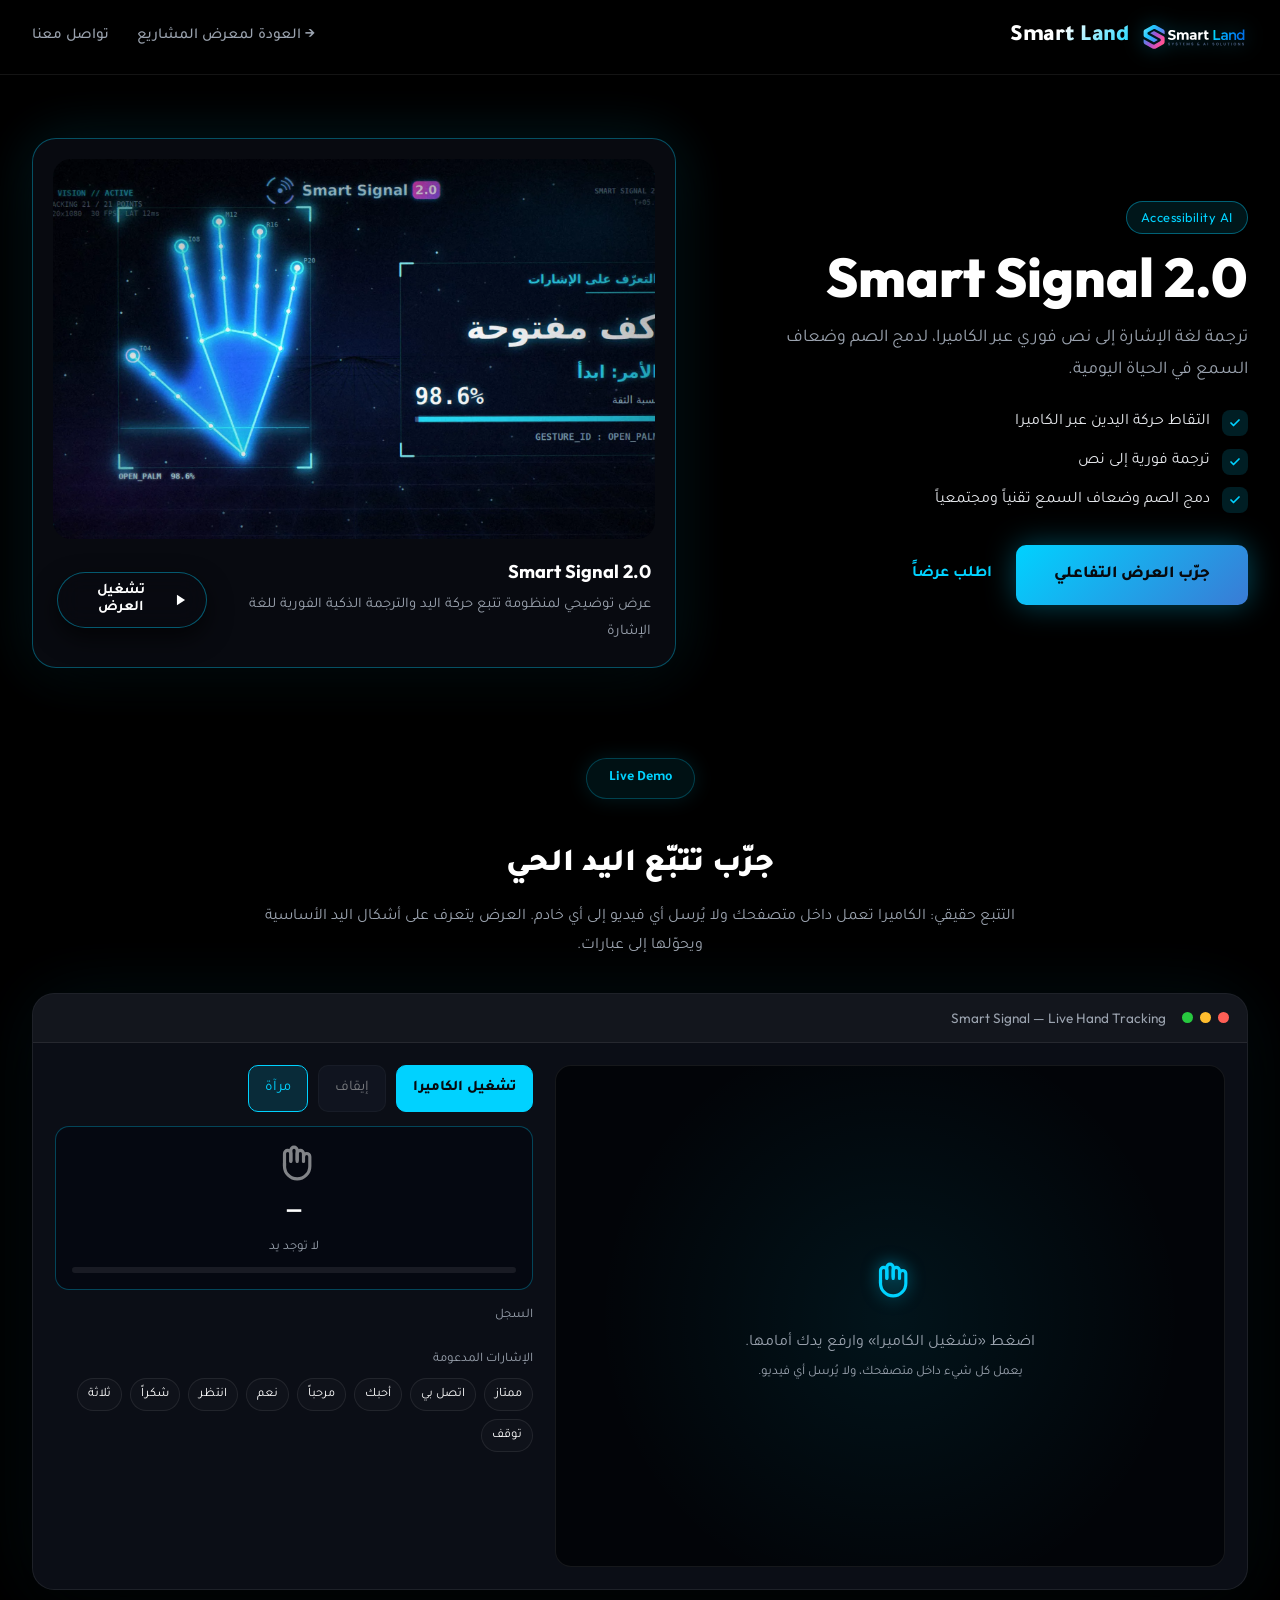
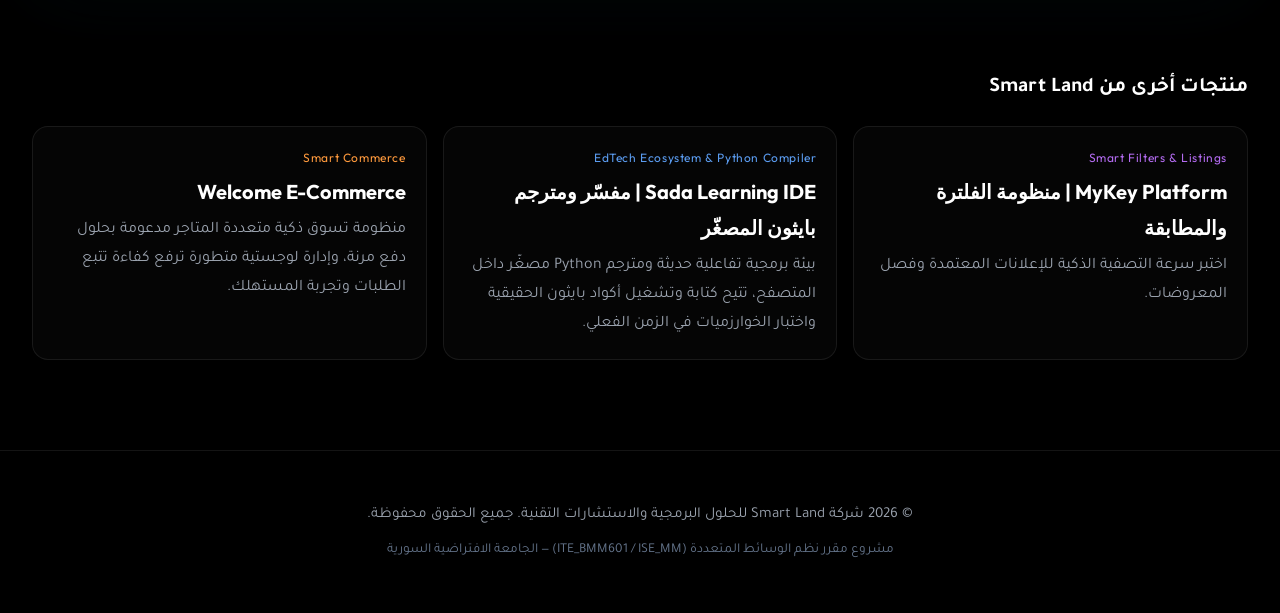
==== commit a8fa3d64: "feat: add interactive product promo videos, VTT captions, contact flow, and mobile UX" ====
--- a/product.html
+++ b/product.html
@@ -7,8 +7,8 @@
     <link rel="preconnect" href="https://fonts.googleapis.com">
     <link rel="preconnect" href="https://fonts.gstatic.com" crossorigin>
     <link href="https://fonts.googleapis.com/css2?family=Outfit:wght@400;500;600;700;800&family=Tajawal:wght@400;500;700;900&display=swap" rel="stylesheet">
-    <link rel="stylesheet" href="style.css">
-    <link rel="stylesheet" href="product.css">
+    <link rel="stylesheet" href="style.css?v=4">
+    <link rel="stylesheet" href="product.css?v=4">
 </head>
 <body class="pd-body">
 
@@ -24,9 +24,12 @@
     </svg>
 </div>
 
+<!-- Codrops-Style Page Transition Overlay Curtain -->
+<div class="page-transition-curtain" id="pageCurtain"></div>
+
 <header class="navbar" id="navbar">
     <div class="container nav-container">
-        <a href="index.html" class="logo-area" style="text-decoration:none;color:inherit">
+        <a href="index.html" class="logo-area transition-link" style="text-decoration:none;color:inherit">
             <img src="assets/logo.svg" alt="Smart Land Logo" class="site-logo">
             <span class="brand-name">Smart Land</span>
         </a>
@@ -37,8 +40,8 @@
         </button>
         <nav class="nav-menu" id="navMenu">
             <ul class="nav-links">
-                <li><a href="index.html#portfolio">&rarr; العودة لمعرض المشاريع</a></li>
-                <li><a href="index.html#contact">تواصل معنا</a></li>
+                <li><a href="index.html#portfolio" class="transition-link">&rarr; العودة لمعرض المشاريع</a></li>
+                <li><a href="contact.html" class="transition-link">تواصل معنا</a></li>
             </ul>
         </nav>
     </div>
@@ -54,16 +57,44 @@
             <ul class="pd-features" id="pdFeatures"></ul>
             <div class="pd-actions">
                 <a href="#demo" class="btn-primary"><span>جرّب العرض التفاعلي</span></a>
-                <a href="index.html#contact" class="pd-link">اطلب عرضاً</a>
+                <a href="contact.html?type=organization" class="pd-link transition-link">اطلب عرضاً</a>
             </div>
         </div>
-        <figure class="pd-preview" id="pdPreview">
-            <picture>
-                <source id="pdSrcAvif" type="image/avif">
-                <source id="pdSrcWebp" type="image/webp">
-                <img id="pdImg" alt="" width="1280" height="800" decoding="async">
-            </picture>
-        </figure>
+        <div class="watch-case-container pd-watch-case" id="pdWatchPlayer">
+            <!-- Smooth Lagged Follow-Cursor Pill Badge -->
+            <div class="watch-case-badge" id="pdWatchBadge">
+                <svg width="14" height="14" viewBox="0 0 24 24" fill="currentColor"><polygon points="5 3 19 12 5 21 5 3"></polygon></svg>
+                <span>Watch case</span>
+            </div>
+
+            <div class="video-display-frame">
+                <video id="pdPromoVideo" preload="metadata" playsinline>
+                    متصفحك لا يدعم تشغيل الفيديو.
+                </video>
+                <!-- Fallback Image for products without video -->
+                <figure class="pd-preview-fallback" id="pdPreviewFallback" style="display:none;">
+                    <picture>
+                        <source id="pdSrcAvif" type="image/avif">
+                        <source id="pdSrcWebp" type="image/webp">
+                        <img id="pdImg" alt="" width="1280" height="800" decoding="async">
+                    </picture>
+                </figure>
+            </div>
+
+            <div class="watch-case-footer">
+                <div class="case-meta">
+                    <h4 id="pdCaseTitle">Full stack developer case</h4>
+                    <p id="pdCaseDesc">عرض ترويجي للمنتج بالصوت والشروحات النصية المتزامنة</p>
+                </div>
+                <div class="case-actions">
+                    <button type="button" class="btn-play-pill" id="pdPlayToggleBtn" aria-label="تشغيل / إيقاف الفيديو بالصوت">
+                        <svg class="icon-play" width="14" height="14" viewBox="0 0 24 24" fill="currentColor"><polygon points="5 3 19 12 5 21 5 3"></polygon></svg>
+                        <svg class="icon-pause" width="14" height="14" viewBox="0 0 24 24" fill="currentColor" style="display:none;"><rect x="6" y="4" width="4" height="16"></rect><rect x="14" y="4" width="4" height="16"></rect></svg>
+                        <span class="pill-text">تشغيل العرض</span>
+                    </button>
+                </div>
+            </div>
+        </div>
     </section>
 
     <!-- Working demo -->
@@ -100,6 +131,6 @@
 <script src="demos/mykey.js"></script>
 <script src="demos/sada.js"></script>
 <script src="demos/welcome.js"></script>
-<script src="product.js"></script>
+<script src="product.js?v=4"></script>
 </body>
 </html>
--- a/style.css
+++ b/style.css
@@ -43,6 +43,7 @@
     overflow-x: hidden;
     width: 100%;
     min-height: 100vh;
+    padding-top: 68px; /* Offset for always-fixed top navigation bar */
     -webkit-font-smoothing: antialiased;
     -moz-osx-font-smoothing: grayscale;
 }
@@ -80,16 +81,26 @@
     pointer-events: all;
 }
 
-/* Sticky Navbar */
+/* Always-Fixed Top Navbar */
 .navbar {
-    background-color: rgba(0, 0, 0, 0.82);
-    backdrop-filter: blur(18px);
-    -webkit-backdrop-filter: blur(18px);
+    position: fixed;
+    top: 0;
+    left: 0;
+    right: 0;
+    width: 100%;
+    background-color: rgba(0, 0, 0, 0.88);
+    backdrop-filter: blur(20px);
+    -webkit-backdrop-filter: blur(20px);
     border-bottom: 1px solid var(--border);
-    position: sticky;
-    top: 0;
-    z-index: 1000;
+    z-index: 9999;
     padding-top: var(--sat);
+    transition: background-color 0.3s ease, box-shadow 0.3s ease, border-color 0.3s ease;
+}
+
+.navbar.scrolled {
+    background-color: rgba(4, 6, 12, 0.96);
+    box-shadow: 0 10px 30px rgba(0, 0, 0, 0.75);
+    border-bottom-color: rgba(255, 255, 255, 0.12);
 }
 
 .nav-container {
@@ -519,6 +530,14 @@
     display: flex;
     align-items: center;
     justify-content: center;
+}
+
+.ag-thumb-link {
+    display: block;
+    width: 100%;
+    height: 100%;
+    text-decoration: none;
+    cursor: pointer;
 }
 
 .ag-canvas-surface img {
@@ -600,7 +619,7 @@
     align-items: center;
     gap: 10px;
     pointer-events: none;
-    z-index: 100;
+    z-index: 30;
     box-shadow: 0 10px 30px rgba(0, 0, 0, 0.7);
     border: 1px solid rgba(255, 255, 255, 0.2);
     opacity: 0;
@@ -608,8 +627,17 @@
     transition: opacity 0.25s ease;
 }
 
+.watch-case-badge * {
+    pointer-events: none;
+}
+
 .watch-case-container:hover .watch-case-badge {
     opacity: 1;
+}
+
+.watch-case-container:has(.card-play-control:hover) .watch-case-badge,
+.watch-case-container:has(.watch-case-footer:hover) .watch-case-badge {
+    opacity: 0 !important;
 }
 
 .video-display-frame {
@@ -626,6 +654,22 @@
     height: 100%;
     object-fit: cover;
     display: block;
+}
+
+/* Subtitles / Video Track Styling */
+.video-display-frame video::cue,
+video::cue {
+    background-color: rgba(6, 9, 18, 0.88);
+    color: #ffffff;
+    font-family: 'Tajawal', sans-serif;
+    font-size: 1.15rem;
+    font-weight: 700;
+    line-height: 1.5;
+    padding: 6px 14px;
+    border-radius: 8px;
+    border: 1px solid rgba(0, 210, 255, 0.3);
+    text-shadow: 0 2px 4px rgba(0, 0, 0, 0.8);
+    backdrop-filter: blur(8px);
 }
 
 .watch-case-footer {
@@ -673,6 +717,72 @@
 
 .case-link:hover svg {
     transform: rotate(180deg) translateX(4px);
+}
+
+/* ===================================================
+   Product Showcase Card Video Players
+   =================================================== */
+
+.product-card-player {
+    position: relative;
+    padding: 0;
+    cursor: none;
+    background: #080a10;
+}
+
+.product-card-player .video-display-frame {
+    width: 100%;
+    height: 100%;
+    border-radius: 20px;
+}
+
+.product-card-player .watch-case-badge {
+    position: absolute;
+    top: 0;
+    left: 0;
+    transform: translate(-50%, -50%);
+    z-index: 30;
+}
+
+.card-play-control {
+    position: absolute;
+    bottom: 20px;
+    right: 20px;
+    z-index: 40;
+    pointer-events: auto;
+}
+
+.btn-play-pill {
+    position: relative;
+    z-index: 41;
+    display: inline-flex;
+    align-items: center;
+    gap: 8px;
+    background: rgba(8, 10, 16, 0.88);
+    backdrop-filter: blur(12px);
+    -webkit-backdrop-filter: blur(12px);
+    color: #ffffff;
+    border: 1px solid rgba(0, 210, 255, 0.4);
+    border-radius: 999px;
+    padding: 10px 18px;
+    font-family: 'Tajawal', 'Outfit', sans-serif;
+    font-size: 0.92rem;
+    font-weight: 700;
+    cursor: pointer !important;
+    pointer-events: auto;
+    box-shadow: 0 10px 25px rgba(0, 0, 0, 0.65);
+    transition: all 0.3s cubic-bezier(0.16, 1, 0.3, 1);
+}
+
+.btn-play-pill:hover {
+    background: rgba(0, 210, 255, 0.22);
+    border-color: #00d2ff;
+    transform: translateY(-2px);
+    box-shadow: 0 12px 30px rgba(0, 210, 255, 0.3);
+}
+
+.btn-play-pill svg {
+    flex-shrink: 0;
 }
 
 /* Contact Form */
@@ -1188,6 +1298,49 @@
 .ag-canvas-surface picture { display: block; width: 100%; height: 100%; }
 
 /* ===================================================
+   Dedicated Contact Sub-Page (contact.html)
+   =================================================== */
+.ct-main {
+    min-height: calc(100vh - 180px);
+}
+.ct-section {
+    padding: 56px 0 80px;
+}
+.ct-header {
+    margin-bottom: 32px;
+}
+.ct-header .badge-accent {
+    margin-bottom: 14px;
+}
+.ct-title {
+    margin-bottom: 10px;
+}
+.ct-feedback {
+    display: none;
+    max-width: 680px;
+    margin: 0 auto 22px;
+    padding: 14px 18px;
+    border-radius: 12px;
+    font-size: 0.95rem;
+    font-weight: 600;
+    text-align: center;
+}
+.ct-feedback.show {
+    display: block;
+    animation: formFadeIn 0.3s ease-out;
+}
+.ct-feedback.is-success {
+    background: rgba(16, 185, 129, 0.14);
+    border: 1px solid rgba(16, 185, 129, 0.45);
+    color: #6ee7b7;
+}
+.ct-feedback.is-error {
+    background: rgba(239, 68, 68, 0.14);
+    border: 1px solid rgba(239, 68, 68, 0.45);
+    color: #fca5a5;
+}
+
+/* ===================================================
    Mobile-Screen Native & Fully Responsive System
    Scales flawlessly across all smartphones & tablets
    =================================================== */
@@ -1226,13 +1379,23 @@
 
 /* Mobile Devices & Small Tablets (<= 768px) */
 @media (max-width: 768px) {
-    /* Header & Mobile Drawer Navigation */
+    body {
+        padding-top: 56px;
+    }
+
+    /* Compact Header & Mobile Drawer Navigation */
     .nav-toggle {
         display: flex;
     }
     .nav-container {
-        padding: 0.75rem 0;
+        padding: 0.55rem 0;
         position: relative;
+    }
+    .site-logo {
+        height: 28px;
+    }
+    .brand-name {
+        font-size: 1.12rem;
     }
     .nav-menu {
         position: absolute;
@@ -1256,16 +1419,16 @@
         border-radius: 0 0 16px 16px;
     }
     .nav-menu.open {
-        max-height: 380px;
+        max-height: 360px;
         opacity: 1;
         visibility: visible;
-        padding: 12px 0 16px;
+        padding: 10px 0 14px;
     }
     .nav-links {
         flex-direction: column;
         gap: 2px;
         width: 100%;
-        padding: 0 16px;
+        padding: 0 14px;
     }
     .nav-links li {
         width: 100%;
@@ -1273,12 +1436,12 @@
     .nav-links a {
         display: flex;
         align-items: center;
-        padding: 13px 16px;
-        font-size: 1.02rem;
+        padding: 11px 14px;
+        font-size: 0.95rem;
         font-weight: 600;
         color: #e2e8f0;
         border-radius: 10px;
-        min-height: 48px;
+        min-height: 44px;
         transition: background 0.2s, color 0.2s;
     }
     .nav-links a:hover,
@@ -1292,133 +1455,159 @@
 
     /* Common Section Padding & Headers */
     .section {
-        padding: 55px 0;
+        padding: 36px 0;
     }
     .section-header {
-        margin-bottom: 38px;
+        margin-bottom: 22px;
     }
     .section-title {
-        font-size: clamp(1.6rem, 5.5vw, 2.2rem);
-        line-height: 1.3;
-        margin-bottom: 10px;
+        font-size: clamp(1.32rem, 5vw, 1.75rem);
+        line-height: 1.28;
+        margin-bottom: 6px;
     }
     .section-subtitle {
-        font-size: 0.98rem;
-        line-height: 1.7;
+        font-size: 0.88rem;
+        line-height: 1.55;
     }
 
     /* Hero Section */
     .hero {
-        padding: 75px 0 55px;
+        padding: 42px 0 36px;
+        min-height: auto;
     }
     .hero h1 {
-        font-size: clamp(1.8rem, 6vw, 2.8rem);
+        font-size: clamp(1.5rem, 5.4vw, 2.05rem);
         line-height: 1.25;
-        margin-bottom: 18px;
+        margin-bottom: 12px;
         word-break: break-word;
     }
     .hero p {
-        font-size: clamp(0.95rem, 3.8vw, 1.15rem);
-        line-height: 1.75;
-        margin-bottom: 28px;
-        padding: 0 6px;
+        font-size: 0.92rem;
+        line-height: 1.65;
+        margin-bottom: 20px;
+        padding: 0 4px;
     }
     .badge-accent {
-        font-size: 0.8rem;
-        padding: 6px 16px;
-        margin-bottom: 20px;
+        font-size: 0.74rem;
+        padding: 5px 12px;
+        margin-bottom: 14px;
         white-space: normal;
         text-align: center;
-        max-width: 94%;
+        max-width: 92%;
     }
     .btn-primary {
-        min-height: 48px;
-        padding: 13px 30px;
-        font-size: 1rem;
+        min-height: 44px;
+        padding: 11px 24px;
+        font-size: 0.92rem;
     }
 
     /* About Section */
     .about-grid {
         grid-template-columns: 1fr;
-        gap: 16px;
+        gap: 12px;
     }
     .about-card {
-        padding: 24px 18px;
-        border-radius: 16px;
+        padding: 18px 16px;
+        border-radius: 14px;
     }
     .about-card h3 {
-        font-size: 1.25rem;
-        margin-bottom: 10px;
+        font-size: 1.12rem;
+        margin-bottom: 6px;
     }
     .about-card p {
-        font-size: 0.95rem;
-        line-height: 1.7;
+        font-size: 0.88rem;
+        line-height: 1.6;
     }
 
     /* Antigravity Showcase Portfolio Cards */
     .antigravity-showcase {
-        gap: 46px;
+        gap: 24px;
     }
     .ag-card {
-        gap: 18px;
+        gap: 14px;
+        padding: 14px;
+        background: rgba(255, 255, 255, 0.02);
+        border: 1px solid var(--border);
+        border-radius: 18px;
     }
     .ag-card-visual {
-        padding: 12px;
-        border-radius: 18px;
+        padding: 8px;
+        border-radius: 14px;
     }
     .ag-canvas-surface {
         height: auto;
-        aspect-ratio: 16 / 10;
-        min-height: 200px;
-        max-height: 340px;
-        border-radius: 12px;
+        aspect-ratio: 16 / 9;
+        min-height: 170px;
+        max-height: 240px;
+        border-radius: 10px;
+    }
+    .ag-tag {
+        font-size: 0.72rem;
+        margin-bottom: 6px;
     }
     .ag-title {
-        font-size: clamp(1.35rem, 4.8vw, 1.8rem);
-        margin-bottom: 10px;
-        line-height: 1.3;
+        font-size: clamp(1.18rem, 4.4vw, 1.45rem);
+        margin-bottom: 6px;
+        line-height: 1.28;
     }
     .ag-typewriter {
-        font-size: 0.95rem;
-        line-height: 1.75;
+        font-size: 0.86rem;
+        line-height: 1.6;
         min-height: auto;
-        margin-bottom: 18px;
+        margin-bottom: 12px;
     }
     .btn-explore {
-        width: 100%;
-        max-width: 320px;
+        width: auto;
+        max-width: none;
         justify-content: center;
-        padding: 12px 20px;
-        min-height: 44px;
+        padding: 9px 18px;
+        font-size: 0.84rem;
+        min-height: 40px;
     }
 
     /* Video Showcase Section */
     .media-intro-header {
-        margin-bottom: 26px;
-        gap: 16px;
+        margin-bottom: 16px;
+        gap: 10px;
     }
     .antigravity-headline {
-        font-size: clamp(1.65rem, 5.5vw, 2.6rem);
+        font-size: clamp(1.32rem, 5vw, 1.9rem);
         line-height: 1.2;
     }
     .intro-right p {
-        font-size: 0.95rem;
-        line-height: 1.7;
+        font-size: 0.86rem;
+        line-height: 1.6;
     }
     .watch-case-container {
-        padding: 12px;
-        border-radius: 20px;
+        padding: 10px;
+        border-radius: 16px;
         cursor: pointer !important;
+    }
+    .ag-canvas-surface.product-card-player {
+        padding: 0;
+        border-radius: 12px;
+        aspect-ratio: 16 / 9;
+        height: auto;
+        min-height: 170px;
     }
     .video-display-frame {
         height: auto !important;
         aspect-ratio: 16 / 9;
-        border-radius: 14px;
+        border-radius: 12px;
+    }
+    .product-card-player .video-display-frame {
+        height: 100% !important;
+        width: 100%;
+        border-radius: 12px;
     }
     .video-display-frame video {
         width: 100%;
         height: 100%;
         object-fit: cover;
+    }
+    video::cue {
+        font-size: 0.86rem;
+        padding: 4px 8px;
     }
     /* Stationary touch-friendly centered play badge on mobile */
     .watch-case-badge {
@@ -1427,12 +1616,15 @@
         left: 50% !important;
         transform: translate(-50%, -50%) !important;
         pointer-events: none;
-        padding: 12px 22px;
-        font-size: 0.9rem;
+        padding: 9px 18px;
+        font-size: 0.82rem;
         z-index: 10;
-        box-shadow: 0 0 35px rgba(0, 0, 0, 0.95);
+        box-shadow: 0 0 28px rgba(0, 0, 0, 0.95);
         border: 1px solid rgba(255, 255, 255, 0.35);
         background: rgba(0, 0, 0, 0.88);
+    }
+    .product-card-player .watch-case-badge {
+        display: none !important;
     }
     .watch-case-container.is-playing .watch-case-badge {
         opacity: 0 !important;
@@ -1440,122 +1632,136 @@
     .watch-case-footer {
         flex-direction: column;
         align-items: flex-start;
-        gap: 12px;
-        padding: 14px 4px 4px;
+        gap: 8px;
+        padding: 10px 4px 2px;
     }
     .case-meta h4 {
-        font-size: 1.05rem;
+        font-size: 0.96rem;
+        margin-bottom: 2px;
     }
     .case-meta p {
-        font-size: 0.88rem;
-    }
-
-    /* Contact Form */
+        font-size: 0.82rem;
+        line-height: 1.5;
+    }
+
+    /* Contact Page & Forms */
+    .ct-section {
+        padding: 28px 0 44px;
+    }
+    .ct-header {
+        margin-bottom: 20px;
+    }
     .contact-tab-switcher {
         width: 100%;
-        max-width: 440px;
-        margin: 0 auto 26px;
+        max-width: 380px;
+        margin: 0 auto 20px;
         gap: 8px;
     }
     .contact-tab-btn {
         flex: 1 1 0;
-        padding: 10px 8px;
-        font-size: 0.88rem;
-        min-height: 44px;
+        padding: 9px 8px;
+        font-size: 0.84rem;
+        min-height: 40px;
         text-align: center;
         white-space: nowrap;
     }
     .contact-form {
-        padding: 22px 16px;
-        border-radius: 18px;
+        padding: 18px 14px;
+        border-radius: 16px;
         width: 100%;
+    }
+    .form-badge-tag {
+        font-size: 0.74rem;
+        padding: 4px 12px;
+        margin-bottom: 16px;
     }
     .form-group-grid {
         grid-template-columns: 1fr;
-        gap: 16px;
+        gap: 12px;
     }
     .form-group {
-        margin-bottom: 18px;
+        margin-bottom: 14px;
     }
     .form-group label {
-        font-size: 0.9rem;
-        margin-bottom: 8px;
+        font-size: 0.85rem;
+        margin-bottom: 6px;
     }
     .form-group input,
     .form-group textarea,
     .form-group select.form-select {
         font-size: 16px; /* Strictly prevents iOS Safari viewport auto-zoom */
-        min-height: 48px;
-        padding: 12px 14px;
+        min-height: 44px;
+        padding: 10px 12px;
         border-radius: 10px;
     }
     .form-group textarea {
-        min-height: 110px;
+        min-height: 96px;
     }
     .form-submit-btn {
-        padding: 14px 20px;
-        font-size: 1rem;
-        min-height: 48px;
+        padding: 12px 18px;
+        font-size: 0.94rem;
+        min-height: 44px;
         border-radius: 10px;
+        width: 100%;
     }
 
     /* Footer */
     footer {
-        padding: 40px 0;
-        padding-bottom: max(40px, var(--sab));
-        font-size: 0.88rem;
+        padding: 26px 0;
+        padding-bottom: max(26px, var(--sab));
+        font-size: 0.82rem;
     }
 }
 
 /* Smartphone Screens (<= 480px) */
 @media (max-width: 480px) {
     .container {
-        width: calc(100% - 28px);
+        width: calc(100% - 24px);
     }
     #portfolio .container {
-        width: calc(100% - 28px);
+        width: calc(100% - 24px);
     }
     .brand-name {
-        font-size: 1.25rem;
+        font-size: 1.05rem;
     }
     .site-logo {
-        height: 30px;
-    }
-    .btn-primary {
-        width: 100%;
-        padding: 14px 20px;
+        height: 26px;
+    }
+    .hero .btn-primary {
+        width: auto;
+        padding: 11px 22px;
     }
     .contact-tab-switcher {
         gap: 6px;
     }
     .contact-tab-btn {
-        padding: 9px 4px;
-        font-size: 0.8rem;
+        padding: 8px 6px;
+        font-size: 0.78rem;
     }
     .form-badge-tag {
-        font-size: 0.75rem;
-        padding: 5px 12px;
+        font-size: 0.72rem;
+        padding: 4px 10px;
     }
     footer {
-        padding: 36px 0;
-        padding-bottom: max(36px, var(--sab));
-        font-size: 0.82rem;
+        padding: 22px 0;
+        padding-bottom: max(22px, var(--sab));
+        font-size: 0.78rem;
     }
     footer p + p {
-        font-size: 0.75rem;
+        font-size: 0.72rem;
     }
 }
 
 /* Ultra-Compact Phones (<= 360px e.g. iPhone SE 1st gen) */
 @media (max-width: 360px) {
     .contact-tab-btn {
-        font-size: 0.75rem;
-        padding: 8px 2px;
+        font-size: 0.73rem;
+        padding: 7px 4px;
     }
     .hero h1 {
-        font-size: 1.65rem;
+        font-size: 1.38rem;
     }
     .ag-title {
-        font-size: 1.25rem;
-    }
-}
+        font-size: 1.1rem;
+    }
+}
--- a/product.css
+++ b/product.css
@@ -24,8 +24,26 @@
     }
 }
 
-.pd-body { background: #000; }
-.pd-body .navbar { position: sticky; top: 0; }
+.pd-body { background: #000; padding-top: 68px; }
+.pd-body .navbar {
+    position: fixed;
+    top: 0;
+    left: 0;
+    right: 0;
+    width: 100%;
+    z-index: 9999;
+    background-color: rgba(0, 0, 0, 0.88);
+    backdrop-filter: blur(20px);
+    -webkit-backdrop-filter: blur(20px);
+    border-bottom: 1px solid var(--border);
+    transition: background-color 0.3s ease, box-shadow 0.3s ease, border-color 0.3s ease;
+}
+
+.pd-body .navbar.scrolled {
+    background-color: rgba(4, 6, 12, 0.96);
+    box-shadow: 0 10px 30px rgba(0, 0, 0, 0.75);
+    border-bottom-color: rgba(255, 255, 255, 0.12);
+}
 
 .pd-hero {
     display: grid;
@@ -58,6 +76,143 @@
 }
 .pd-preview picture, .pd-preview img { display: block; width: 100%; height: 100%; object-fit: cover; object-position: top center; }
 .pd-preview.no-img picture { display: none; }
+
+/* Dedicated Watch-Case Player for Product Page */
+.pd-watch-case {
+    position: relative;
+    margin: 0;
+    width: 100%;
+    background: #080a10;
+    border-radius: 24px;
+    padding: 20px;
+    border: 1px solid rgba(var(--accent-rgb), 0.35);
+    box-shadow: 0 30px 80px rgba(0, 0, 0, .75), 0 0 60px rgba(var(--accent-rgb), .15);
+    cursor: none;
+    overflow: hidden;
+    transition: var(--transition);
+}
+
+.pd-watch-case:hover {
+    border-color: rgba(var(--accent-rgb), 0.65);
+    box-shadow: 0 35px 90px rgba(0, 0, 0, .85), 0 0 80px rgba(var(--accent-rgb), .25);
+}
+
+.pd-watch-case .video-display-frame {
+    position: relative;
+    width: 100%;
+    height: 380px;
+    border-radius: 18px;
+    overflow: hidden;
+    background: #000000;
+}
+
+.pd-watch-case .video-display-frame video {
+    width: 100%;
+    height: 100%;
+    object-fit: cover;
+    display: block;
+}
+
+.pd-watch-case .watch-case-badge {
+    position: absolute;
+    top: 0;
+    left: 0;
+    transform: translate(-50%, -50%);
+    background: rgba(0, 0, 0, 0.92);
+    backdrop-filter: blur(8px);
+    -webkit-backdrop-filter: blur(8px);
+    color: #ffffff;
+    padding: 12px 24px;
+    border-radius: 999px;
+    font-family: 'Outfit', sans-serif;
+    font-size: 0.95rem;
+    font-weight: 600;
+    display: flex;
+    align-items: center;
+    gap: 10px;
+    pointer-events: none;
+    z-index: 30;
+    box-shadow: 0 10px 30px rgba(0, 0, 0, 0.7);
+    border: 1px solid rgba(var(--accent-rgb), 0.4);
+    opacity: 0;
+    will-change: transform, left, top;
+    transition: opacity 0.25s ease;
+}
+
+.pd-watch-case:hover .watch-case-badge {
+    opacity: 1;
+}
+
+.pd-watch-case:has(.watch-case-footer:hover) .watch-case-badge {
+    opacity: 0 !important;
+}
+
+.pd-watch-case .watch-case-footer {
+    position: relative;
+    z-index: 40;
+    display: flex;
+    justify-content: space-between;
+    align-items: center;
+    padding: 16px 4px 2px;
+    cursor: default;
+    gap: 16px;
+}
+
+.pd-watch-case .btn-play-pill {
+    cursor: pointer !important;
+    position: relative;
+    z-index: 41;
+}
+
+.pd-watch-case .case-meta h4 {
+    font-family: 'Outfit', 'Tajawal', sans-serif;
+    font-size: 1.15rem;
+    font-weight: 700;
+    color: #ffffff;
+    margin-bottom: 4px;
+}
+
+.pd-watch-case .case-meta p {
+    color: var(--text-muted);
+    font-size: 0.92rem;
+}
+
+.pd-preview-fallback {
+    position: absolute;
+    inset: 0;
+    margin: 0;
+    z-index: 10;
+}
+
+.pd-preview-fallback img {
+    width: 100%;
+    height: 100%;
+    object-fit: cover;
+}
+
+@media (max-width: 900px) {
+    .pd-watch-case .video-display-frame {
+        height: 280px;
+    }
+}
+
+@media (max-width: 600px) {
+    .pd-watch-case .video-display-frame {
+        height: 220px;
+    }
+    .pd-watch-case .watch-case-footer {
+        flex-direction: column;
+        align-items: flex-start;
+        gap: 12px;
+    }
+    .pd-watch-case .case-actions {
+        width: 100%;
+    }
+    .pd-watch-case .btn-play-pill {
+        width: 100%;
+        justify-content: center;
+    }
+}
 
 .pd-demo { padding: 40px 0 70px; }
 .pd-demo-head { text-align: center; max-width: 760px; margin: 0 auto 32px; }
@@ -1054,12 +1209,16 @@
 
 /* Mobile Devices & Small Tablets (<= 768px) */
 @media (max-width: 768px) {
+    .pd-body {
+        padding-top: 56px;
+    }
+
     /* Mobile Header on product page */
     .pd-body .nav-toggle {
         display: flex;
     }
     .pd-body .nav-container {
-        padding: 0.75rem 0;
+        padding: 0.55rem 0;
         position: relative;
     }
     .pd-body .nav-menu {
@@ -1087,13 +1246,13 @@
         max-height: 240px;
         opacity: 1;
         visibility: visible;
-        padding: 12px 0 16px;
+        padding: 10px 0 14px;
     }
     .pd-body .nav-links {
         flex-direction: column;
         gap: 2px;
         width: 100%;
-        padding: 0 16px;
+        padding: 0 14px;
     }
     .pd-body .nav-links li {
         width: 100%;
@@ -1101,51 +1260,89 @@
     .pd-body .nav-links a {
         display: flex;
         align-items: center;
-        padding: 13px 16px;
-        font-size: 1.02rem;
+        padding: 11px 14px;
+        font-size: 0.95rem;
         font-weight: 600;
         color: #e2e8f0;
         border-radius: 10px;
-        min-height: 48px;
+        min-height: 44px;
     }
 
     /* Product Hero */
     .pd-hero {
-        padding: 24px 0 20px;
-        gap: 22px;
+        padding: 18px 0 16px;
+        gap: 18px;
+    }
+    .pd-tag {
+        font-size: 0.72rem;
+        margin-bottom: 8px;
     }
     .pd-hero h1 {
-        font-size: clamp(1.75rem, 5.5vw, 2.5rem);
+        font-size: clamp(1.4rem, 5vw, 1.95rem);
         line-height: 1.2;
+        margin-bottom: 8px;
     }
     .pd-pitch {
-        font-size: 1rem;
-        line-height: 1.7;
+        font-size: 0.9rem;
+        line-height: 1.6;
+        margin-bottom: 14px;
+    }
+    .pd-features {
+        gap: 8px;
+        margin-bottom: 18px;
+        font-size: 0.88rem;
+    }
+    .pd-check {
+        width: 22px;
+        height: 22px;
     }
     .pd-actions {
-        flex-direction: column;
-        align-items: stretch;
+        flex-direction: row;
+        flex-wrap: wrap;
+        align-items: center;
         gap: 12px;
     }
     .pd-actions .btn-primary {
-        width: 100%;
+        width: auto;
+        flex: 1 1 180px;
         text-align: center;
         justify-content: center;
-        min-height: 48px;
+        min-height: 42px;
+        padding: 10px 18px;
+        font-size: 0.9rem;
     }
     .pd-actions .pd-link {
         text-align: center;
-        padding: 8px;
+        padding: 8px 10px;
+        font-size: 0.9rem;
+    }
+    .pd-watch-case {
+        padding: 10px;
+        border-radius: 16px;
+    }
+    .pd-watch-case .video-display-frame {
+        height: auto !important;
+        aspect-ratio: 16 / 9;
+        border-radius: 12px;
+    }
+    .pd-watch-case .watch-case-badge {
+        display: none !important;
     }
     .pd-preview {
         aspect-ratio: 16 / 10;
         border-radius: 16px;
     }
     .pd-demo {
-        padding: 20px 0 50px;
+        padding: 18px 0 36px;
+    }
+    .pd-demo-head {
+        margin-bottom: 18px;
     }
     .pd-demo-head h2 {
-        font-size: clamp(1.4rem, 5vw, 2rem);
+        font-size: clamp(1.28rem, 4.6vw, 1.75rem);
+    }
+    .pd-demo-head p {
+        font-size: 0.88rem;
     }
     .pd-window {
         border-radius: 16px;
@@ -1162,6 +1359,16 @@
     .pd-window-body {
         padding: 10px;
         min-height: auto;
+    }
+    .pd-more {
+        padding: 10px 0 44px;
+    }
+    .pd-more-card {
+        padding: 14px;
+        border-radius: 12px;
+    }
+    .pd-more-card strong {
+        font-size: 1.05rem;
     }
 
     /* Smart Signal Demo */
